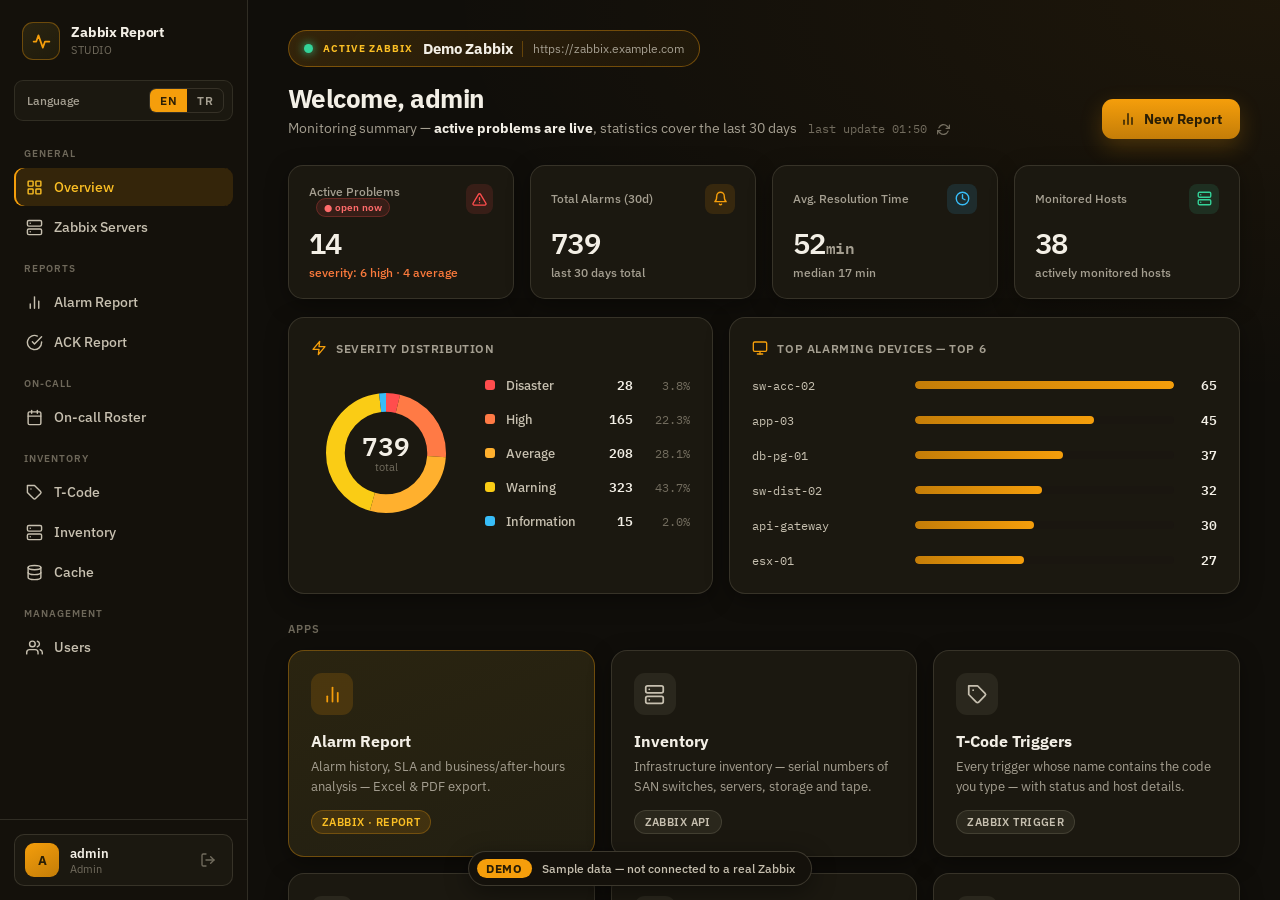
==== index.html @ 5ede52f8 "Update demo: English by default with a Turkish switch Co-Authored-By: Claude Opus 5.5 <noreply@anthr" ====
<!DOCTYPE html>
<html lang="en">
<head>
<script src="demo.js"></script>
  <meta charset="UTF-8">
  <script src="static/i18n.js"></script>
  <meta name="viewport" content="width=device-width, initial-scale=1.0">
  <title>Zabbix Report Studio</title>
  <link rel="preconnect" href="https://fonts.googleapis.com">
  <link rel="preconnect" href="https://fonts.gstatic.com" crossorigin>
  <link href="https://fonts.googleapis.com/css2?family=IBM+Plex+Sans:wght@400;500;600;700&family=IBM+Plex+Mono:wght@400;500;600&display=swap" rel="stylesheet">
  <style>
    :root{
      --bg:#100e0a; --sidebar:#14110b; --surface:#1b1810; --surface-2:#1a1810;
      --border:rgba(240,230,200,.13); --border-2:rgba(240,230,200,.2);
      --text:#f3efe6; --text-dim:#a59f91; --text-soft:#c7c0b0; --text-mute:#726c5e;
      --accent:#f59e0b; --accent-2:#d97d06; --accent-bright:#fbbf24; --danger:#fb7a3c; --ok:#34d399;
      --sev-disaster:#ff4d4d; --sev-high:#ff7a45; --sev-average:#ffb02e; --sev-warning:#facc15;
    }
    *,*::before,*::after{margin:0;padding:0;box-sizing:border-box}
    body{font-family:'IBM Plex Sans',system-ui,sans-serif;
      background:radial-gradient(120% 80% at 100% 0%,rgba(245,158,11,.06),transparent 55%),var(--bg);
      color:var(--text);-webkit-font-smoothing:antialiased}
    a{text-decoration:none;color:inherit}
    @keyframes up{from{opacity:0;transform:translateY(14px)}to{opacity:1;transform:translateY(0)}}
    @keyframes pulse{0%,100%{opacity:1}50%{opacity:.35}}
    ::-webkit-scrollbar{width:10px}
    ::-webkit-scrollbar-thumb{background:rgba(240,230,200,.16);border-radius:6px;border:2px solid var(--bg)}

    .layout{display:flex;min-height:100vh}

    /* sidebar */
    .sidebar{width:248px;flex-shrink:0;background:var(--sidebar);border-right:1px solid var(--border);
      display:flex;flex-direction:column;position:sticky;top:0;height:100vh}
    .brand{display:flex;align-items:center;gap:11px;padding:22px 22px 20px}
    .brand .mk{width:38px;height:38px;border-radius:11px;background:linear-gradient(150deg,#2a2410,#1f1b0c);
      border:1px solid rgba(245,158,11,.35);display:flex;align-items:center;justify-content:center;flex-shrink:0}
    .brand .nm{font-size:14px;font-weight:700;letter-spacing:-.01em;line-height:1.1}
    .brand .sub{font-size:10.5px;color:var(--text-mute);letter-spacing:.05em;text-transform:uppercase;margin-top:2px}
    .nav{padding:6px 14px;flex:1;overflow-y:auto}
    .nav .grp{font-size:10px;font-weight:600;color:#6e685a;letter-spacing:.1em;text-transform:uppercase;padding:14px 10px 8px}
    .nav a{display:flex;align-items:center;gap:11px;padding:10px 12px;margin-bottom:2px;border-radius:9px;
      color:var(--text-soft);font-size:13.5px;font-weight:500;transition:background .12s}
    .nav a:hover{background:rgba(240,230,200,.05)}
    .nav a.active{background:rgba(245,158,11,.14);color:var(--accent-bright);box-shadow:inset 2px 0 0 var(--accent)}
    .userbar{padding:14px;border-top:1px solid var(--border)}
    .usercard{display:flex;align-items:center;gap:11px;padding:8px 10px;border-radius:10px;background:var(--surface);border:1px solid var(--border)}
    .avatar{width:34px;height:34px;border-radius:9px;background:linear-gradient(150deg,#f59e0b,#c47d08);
      display:flex;align-items:center;justify-content:center;color:#2a1e05;font-weight:700;font-size:13px;flex-shrink:0}
    .uname{font-size:13px;font-weight:600;white-space:nowrap;overflow:hidden;text-overflow:ellipsis}
    .urole{font-size:10.5px;color:var(--text-mute)}
    .logout{background:transparent;border:none;color:var(--text-mute);cursor:pointer;padding:6px;border-radius:7px;display:flex;transition:.12s}
    .logout:hover{color:var(--danger);background:rgba(251,122,60,.12)}

    /* main */
    .main{flex:1;min-width:0;overflow-y:auto;max-height:100vh}
    .content{padding:30px 40px 48px;animation:up .4s ease}
    .tophead{display:flex;align-items:flex-end;justify-content:space-between;gap:20px;flex-wrap:wrap;margin-bottom:26px}
    .conn{display:inline-flex;align-items:center;gap:10px;margin-bottom:14px;padding:8px 15px;background:linear-gradient(135deg,rgba(245,158,11,.16),rgba(245,158,11,.05));border:1px solid rgba(245,158,11,.38);border-radius:30px}
    .conn.off{background:rgba(239,68,68,.1);border-color:rgba(239,68,68,.35)}
    .dot{width:9px;height:9px;border-radius:50%;background:var(--ok);box-shadow:0 0 10px var(--ok);animation:pulse 2s ease-in-out infinite;flex-shrink:0}
    .conn .lbl{font-size:10px;font-weight:700;letter-spacing:.1em;text-transform:uppercase;color:var(--accent-bright)}
    .conn .srv{font-size:14.5px;font-weight:700;color:#f3efe6;letter-spacing:-.01em}
    .conn .url{font-size:11.5px;color:var(--text-dim)}
    .conn .sep{width:1px;height:16px;background:rgba(245,158,11,.3)}
    .tophead h1{font-size:26px;font-weight:700;letter-spacing:-.02em}
    .tophead .lead{color:var(--text-dim);font-size:14px;margin-top:4px}
    .cta{display:flex;align-items:center;gap:8px;padding:11px 18px;background:linear-gradient(180deg,#f59e0b,#c47d08);
      color:#2a1e05;border:none;border-radius:11px;font-family:inherit;font-size:13.5px;font-weight:700;cursor:pointer;
      box-shadow:0 8px 22px rgba(245,158,11,.22);transition:filter .15s}
    .cta:hover{filter:brightness(1.08)}

    /* KPI strip */
    .kpis{display:grid;grid-template-columns:repeat(4,1fr);gap:16px;margin-bottom:18px}
    .kpi{background:var(--surface);border:1px solid var(--border);border-radius:15px;padding:18px 20px;box-shadow:0 6px 22px rgba(0,0,0,.35)}
    .kpi .kh{display:flex;align-items:center;justify-content:space-between;margin-bottom:14px}
    .kpi .kh span{font-size:12px;color:var(--text-dim);font-weight:500}
    .kpi .kh .livebadge{font-size:9.5px;font-style:normal;font-weight:600;color:#ff6b6b;background:rgba(255,77,77,.12);border:1px solid rgba(255,77,77,.25);border-radius:20px;padding:2px 7px;margin-left:7px;letter-spacing:.02em;vertical-align:middle;white-space:nowrap}
    .kpi .ki{width:30px;height:30px;border-radius:8px;display:flex;align-items:center;justify-content:center}
    .kpi .kv{font-family:'IBM Plex Mono',monospace;font-size:29px;font-weight:600;letter-spacing:-.02em;line-height:1}
    .kpi .ks{font-size:11.5px;margin-top:8px;font-weight:500;color:var(--text-dim)}

    /* charts row */
    .charts{display:grid;grid-template-columns:1fr 1.2fr;gap:16px;margin-bottom:28px}
    .card{background:var(--surface);border:1px solid var(--border);border-radius:16px;padding:22px;box-shadow:0 6px 22px rgba(0,0,0,.35)}
    .card .ct{display:flex;align-items:center;gap:9px;font-size:12px;font-weight:600;letter-spacing:.05em;text-transform:uppercase;color:var(--text-dim);margin-bottom:18px}
    .legend{display:flex;flex-direction:column;gap:12px}
    .lrow{display:flex;align-items:center;gap:11px}
    .lrow .sw{width:10px;height:10px;border-radius:3px;flex-shrink:0}
    .lrow .ln{font-size:13px;color:var(--text-soft);flex:1;font-weight:500}
    .lrow .lc{font-family:'IBM Plex Mono',monospace;font-size:13px;font-weight:600}
    .lrow .lp{font-family:'IBM Plex Mono',monospace;font-size:11.5px;color:var(--text-mute);width:46px;text-align:right}
    .hostrow{display:flex;align-items:center;gap:13px;margin-bottom:13px}
    .hostrow .hn{font-family:'IBM Plex Mono',monospace;font-size:12px;color:var(--text-soft);width:150px;flex-shrink:0;white-space:nowrap;overflow:hidden;text-overflow:ellipsis}
    .hbar{flex:1;height:8px;border-radius:5px;background:#1a1610;overflow:hidden}
    .hbar>div{height:100%;border-radius:5px;background:linear-gradient(90deg,#c47d08,#f59e0b)}
    .hostrow .hc{font-family:'IBM Plex Mono',monospace;font-size:13px;font-weight:600;width:30px;text-align:right}

    .seclabel{font-size:11px;font-weight:600;color:#6e685a;letter-spacing:.1em;text-transform:uppercase;margin-bottom:14px}
    .grid{display:grid;grid-template-columns:repeat(auto-fill,minmax(260px,1fr));gap:16px}
    .app{display:block;background:var(--surface);border:1px solid var(--border);border-radius:16px;padding:22px;transition:.15s;box-shadow:0 6px 22px rgba(0,0,0,.35)}
    .app:hover{border-color:var(--border-2);transform:translateY(-2px)}
    .app.primary{background:linear-gradient(160deg,#2a2410,#221f12);border-color:rgba(245,158,11,.35)}
    .app.primary:hover{border-color:rgba(245,158,11,.6)}
    .app .ico{width:42px;height:42px;border-radius:11px;background:rgba(240,230,200,.07);display:flex;align-items:center;justify-content:center;margin-bottom:16px}
    .app.primary .ico{background:rgba(245,158,11,.16)}
    .app .t{font-size:15.5px;font-weight:700;margin-bottom:6px}
    .app .d{font-size:12.5px;color:var(--text-dim);line-height:1.55;margin-bottom:14px}
    .tag{display:inline-block;font-size:10.5px;font-weight:600;letter-spacing:.04em;color:var(--text-soft);
      background:rgba(240,230,200,.07);border:1px solid var(--border);padding:4px 10px;border-radius:20px}
    .app.primary .tag{color:var(--accent-bright);background:rgba(245,158,11,.14);border-color:rgba(245,158,11,.28)}

    .statmeta{font-size:11.5px;color:var(--text-mute);margin-left:8px;font-family:'IBM Plex Mono',monospace}
    .statbtn{background:transparent;border:none;color:var(--text-mute);cursor:pointer;padding:3px;border-radius:6px;
      vertical-align:middle;display:inline-flex;margin-left:4px;transition:color .12s}
    .statbtn:hover{color:var(--accent-bright)}
    .statbtn.spin svg{animation:spin .8s linear infinite}
    @keyframes spin{to{transform:rotate(360deg)}}

    @media(max-width:980px){.kpis{grid-template-columns:repeat(2,1fr)}.charts{grid-template-columns:1fr}}
    @media(max-width:720px){.sidebar{display:none}.content{padding:24px 18px 40px}}
  </style>
  <link rel="icon" type="image/svg+xml" href="static/favicon.svg">
</head>
<body>
<div class="layout">

  <!-- SIDEBAR -->
  <aside class="sidebar">
    <div class="brand">
      <div class="mk"><svg width="21" height="21" viewBox="0 0 24 24" fill="none" stroke="#f59e0b" stroke-width="2" stroke-linecap="round" stroke-linejoin="round"><path d="M3 12h3l2.5-7 5 14 2.5-7H21"/></svg></div>
      <div><div class="nm">Zabbix Report</div><div class="sub">Studio</div></div>
    </div>
    <nav class="nav">
      <div class="grp">General</div>
      <a href="index.html" class="active"><svg width="17" height="17" viewBox="0 0 24 24" fill="none" stroke="currentColor" stroke-width="2" stroke-linecap="round" stroke-linejoin="round"><rect x="3" y="3" width="7" height="7" rx="1"/><rect x="14" y="3" width="7" height="7" rx="1"/><rect x="14" y="14" width="7" height="7" rx="1"/><rect x="3" y="14" width="7" height="7" rx="1"/></svg>Overview</a>
      <a href="servers.html"><svg width="17" height="17" viewBox="0 0 24 24" fill="none" stroke="currentColor" stroke-width="2" stroke-linecap="round" stroke-linejoin="round"><rect x="2" y="2" width="20" height="8" rx="2"/><rect x="2" y="14" width="20" height="8" rx="2"/><line x1="6" y1="6" x2="6.01" y2="6"/><line x1="6" y1="18" x2="6.01" y2="18"/></svg>Zabbix Servers</a>
      <div class="grp">Reports</div>
      <a href="alarm-report.html"><svg width="17" height="17" viewBox="0 0 24 24" fill="none" stroke="currentColor" stroke-width="2" stroke-linecap="round" stroke-linejoin="round"><line x1="18" y1="20" x2="18" y2="10"/><line x1="12" y1="20" x2="12" y2="4"/><line x1="6" y1="20" x2="6" y2="14"/></svg>Alarm Report</a>
      <a href="ack.html"><svg width="17" height="17" viewBox="0 0 24 24" fill="none" stroke="currentColor" stroke-width="2" stroke-linecap="round" stroke-linejoin="round"><path d="M22 11.08V12a10 10 0 1 1-5.93-9.14"/><polyline points="22 4 12 14.01 9 11.01"/></svg>ACK Report</a>
      <div class="grp">On-call</div>
      <a href="nobet.html"><svg width="17" height="17" viewBox="0 0 24 24" fill="none" stroke="currentColor" stroke-width="2" stroke-linecap="round" stroke-linejoin="round"><rect x="3" y="4" width="18" height="18" rx="2"/><line x1="16" y1="2" x2="16" y2="6"/><line x1="8" y1="2" x2="8" y2="6"/><line x1="3" y1="10" x2="21" y2="10"/></svg>On-call Roster</a>
      <div class="grp">Inventory</div>
      <a href="tkodu.html"><svg width="17" height="17" viewBox="0 0 24 24" fill="none" stroke="currentColor" stroke-width="2" stroke-linecap="round" stroke-linejoin="round"><path d="M20.59 13.41l-7.17 7.17a2 2 0 0 1-2.83 0L2 12V2h10l8.59 8.59a2 2 0 0 1 0 2.82z"/><line x1="7" y1="7" x2="7.01" y2="7"/></svg>T-Code</a>
      <a href="envanter.html"><svg width="17" height="17" viewBox="0 0 24 24" fill="none" stroke="currentColor" stroke-width="2" stroke-linecap="round" stroke-linejoin="round"><rect x="2" y="2" width="20" height="8" rx="2"/><rect x="2" y="14" width="20" height="8" rx="2"/><line x1="6" y1="6" x2="6.01" y2="6"/><line x1="6" y1="18" x2="6.01" y2="18"/></svg>Inventory</a>
      <a href="cache.html"><svg width="17" height="17" viewBox="0 0 24 24" fill="none" stroke="currentColor" stroke-width="2" stroke-linecap="round" stroke-linejoin="round"><ellipse cx="12" cy="5" rx="9" ry="3"/><path d="M21 12c0 1.66-4 3-9 3s-9-1.34-9-3"/><path d="M3 5v14c0 1.66 4 3 9 3s9-1.34 9-3V5"/></svg>Cache</a>
      
      <div class="grp">Management</div>
      <a href="users.html"><svg width="17" height="17" viewBox="0 0 24 24" fill="none" stroke="currentColor" stroke-width="2" stroke-linecap="round" stroke-linejoin="round"><path d="M17 21v-2a4 4 0 0 0-4-4H5a4 4 0 0 0-4 4v2"/><circle cx="9" cy="7" r="4"/><path d="M23 21v-2a4 4 0 0 0-3-3.87"/><path d="M16 3.13a4 4 0 0 1 0 7.75"/></svg>Users</a>
      
    </nav>
    <div class="userbar">
      <div class="usercard">
        <div class="avatar">A</div>
        <div style="flex:1;min-width:0">
          <div class="uname">admin</div>
          <div class="urole">Admin</div>
        </div>
        <a href="login.html" class="logout" title="Sign out">
          <svg width="16" height="16" viewBox="0 0 24 24" fill="none" stroke="currentColor" stroke-width="2" stroke-linecap="round" stroke-linejoin="round"><path d="M9 21H5a2 2 0 0 1-2-2V5a2 2 0 0 1 2-2h4"/><polyline points="16 17 21 12 16 7"/><line x1="21" y1="12" x2="9" y2="12"/></svg>
        </a>
      </div>
    </div>
  </aside>

  <!-- MAIN -->
  <main class="main">
    <div class="content">
      <div class="tophead">
        <div>
          
          <div class="conn"><span class="dot"></span><span class="lbl">Active Zabbix</span><span class="srv">Demo Zabbix</span><span class="sep"></span><span class="url">https://zabbix.example.com</span></div>
          
          <h1><span>Welcome,</span> admin</h1>
          <p class="lead">Monitoring summary — <b style="color:var(--text)">active problems are live</b>, statistics cover the last 30 days
            <span id="statMeta" class="statmeta"></span>
            <button id="statRefresh" class="statbtn" title="Refresh" type="button">
              <svg width="13" height="13" viewBox="0 0 24 24" fill="none" stroke="currentColor" stroke-width="2.4" stroke-linecap="round" stroke-linejoin="round"><polyline points="23 4 23 10 17 10"/><polyline points="1 20 1 14 7 14"/><path d="M3.51 9a9 9 0 0 1 14.85-3.36L23 10M1 14l4.64 4.36A9 9 0 0 0 20.49 15"/></svg>
            </button>
          </p>
        </div>
        <a href="alarm-report.html" class="cta">
          <svg width="16" height="16" viewBox="0 0 24 24" fill="none" stroke="currentColor" stroke-width="2.2" stroke-linecap="round" stroke-linejoin="round"><line x1="18" y1="20" x2="18" y2="10"/><line x1="12" y1="20" x2="12" y2="4"/><line x1="6" y1="20" x2="6" y2="14"/></svg>
          New Report
        </a>
      </div>

      <!-- KPI strip -->
      <div class="kpis">
        <div class="kpi">
          <div class="kh"><span>Active Problems <em class="livebadge">● open now</em></span><span class="ki" style="background:rgba(255,77,77,.13)"><svg width="15" height="15" viewBox="0 0 24 24" fill="none" stroke="#ff4d4d" stroke-width="2.2" stroke-linecap="round" stroke-linejoin="round"><path d="M10.29 3.86L1.82 18a2 2 0 0 0 1.71 3h16.94a2 2 0 0 0 1.71-3L13.71 3.86a2 2 0 0 0-3.42 0z"/><line x1="12" y1="9" x2="12" y2="13"/><line x1="12" y1="17" x2="12.01" y2="17"/></svg></span></div>
          <div class="kv" id="kpiActive">—</div>
          <div class="ks" id="kpiActiveSub" style="color:#fb7a3c">loading…</div>
        </div>
        <div class="kpi">
          <div class="kh"><span>Total Alarms (30d)</span><span class="ki" style="background:rgba(245,158,11,.13)"><svg width="15" height="15" viewBox="0 0 24 24" fill="none" stroke="#f59e0b" stroke-width="2.2" stroke-linecap="round" stroke-linejoin="round"><path d="M18 8A6 6 0 0 0 6 8c0 7-3 9-3 9h18s-3-2-3-9"/><path d="M13.73 21a2 2 0 0 1-3.46 0"/></svg></span></div>
          <div class="kv" id="kpiTotal">—</div>
          <div class="ks" id="kpiTotalSub">last 30 days total</div>
        </div>
        <div class="kpi">
          <div class="kh"><span>Avg. Resolution Time</span><span class="ki" style="background:rgba(56,189,248,.13)"><svg width="15" height="15" viewBox="0 0 24 24" fill="none" stroke="#38bdf8" stroke-width="2.2" stroke-linecap="round" stroke-linejoin="round"><circle cx="12" cy="12" r="10"/><polyline points="12 6 12 12 16 14"/></svg></span></div>
          <div class="kv"><span id="kpiResolve">—</span><span style="font-size:16px;color:var(--text-dim)">min</span></div>
          <div class="ks" id="kpiResolveSub">median —</div>
        </div>
        <div class="kpi">
          <div class="kh"><span>Monitored Hosts</span><span class="ki" style="background:rgba(52,211,153,.13)"><svg width="15" height="15" viewBox="0 0 24 24" fill="none" stroke="#34d399" stroke-width="2.2" stroke-linecap="round" stroke-linejoin="round"><rect x="2" y="2" width="20" height="8" rx="2"/><rect x="2" y="14" width="20" height="8" rx="2"/><line x1="6" y1="6" x2="6.01" y2="6"/><line x1="6" y1="18" x2="6.01" y2="18"/></svg></span></div>
          <div class="kv" id="kpiHosts">—</div>
          <div class="ks" id="kpiHostsSub">actively monitored hosts</div>
        </div>
      </div>

      <!-- charts -->
      <div class="charts">
        <div class="card">
          <div class="ct"><svg width="16" height="16" viewBox="0 0 24 24" fill="none" stroke="#f59e0b" stroke-width="2" stroke-linecap="round" stroke-linejoin="round"><polygon points="13 2 3 14 12 14 11 22 21 10 12 10 13 2"/></svg>Severity Distribution</div>
          <div style="display:flex;align-items:center;gap:24px">
            <div style="position:relative;width:150px;height:150px;flex-shrink:0">
              <svg id="sevDonut" width="150" height="150" viewBox="0 0 160 160" style="transform:rotate(-90deg)">
                <circle cx="80" cy="80" r="54" fill="none" stroke="#1a1610" stroke-width="20"/>
              </svg>
              <div style="position:absolute;inset:0;display:flex;flex-direction:column;align-items:center;justify-content:center">
                <div id="sevTotal" style="font-family:'IBM Plex Mono',monospace;font-size:26px;font-weight:600;line-height:1">—</div>
                <div style="font-size:11px;color:var(--text-mute);margin-top:2px">total</div>
              </div>
            </div>
            <div class="legend" id="sevLegend" style="flex:1">
              <div class="lrow"><span class="ln" style="color:var(--text-mute)">loading…</span></div>
            </div>
          </div>
        </div>

        <div class="card">
          <div class="ct"><svg width="16" height="16" viewBox="0 0 24 24" fill="none" stroke="#f59e0b" stroke-width="2" stroke-linecap="round" stroke-linejoin="round"><rect x="2" y="3" width="20" height="14" rx="2"/><line x1="8" y1="21" x2="16" y2="21"/><line x1="12" y1="17" x2="12" y2="21"/></svg>Top Alarming Devices — TOP 6</div>
          <div id="topHosts">
            <div class="hostrow"><span class="hn" style="color:var(--text-mute)">loading…</span></div>
          </div>
        </div>
      </div>

      <div class="seclabel">Apps</div>
      <div class="grid">

        <a href="alarm-report.html" class="app primary">
          <div class="ico"><svg width="21" height="21" viewBox="0 0 24 24" fill="none" stroke="#f59e0b" stroke-width="2" stroke-linecap="round" stroke-linejoin="round"><line x1="18" y1="20" x2="18" y2="10"/><line x1="12" y1="20" x2="12" y2="4"/><line x1="6" y1="20" x2="6" y2="14"/></svg></div>
          <div class="t">Alarm Report</div>
          <p class="d">Alarm history, SLA and business/after-hours analysis — Excel & PDF export.</p>
          <span class="tag">ZABBIX · REPORT</span>
        </a>

        <a href="envanter.html" class="app">
          <div class="ico"><svg width="21" height="21" viewBox="0 0 24 24" fill="none" stroke="#c7c0b0" stroke-width="2" stroke-linecap="round" stroke-linejoin="round"><rect x="2" y="2" width="20" height="8" rx="2"/><rect x="2" y="14" width="20" height="8" rx="2"/><line x1="6" y1="6" x2="6.01" y2="6"/><line x1="6" y1="18" x2="6.01" y2="18"/></svg></div>
          <div class="t">Inventory</div>
          <p class="d">Infrastructure inventory — serial numbers of SAN switches, servers, storage and tape.</p>
          <span class="tag">ZABBIX API</span>
        </a>

        <a href="tkodu.html" class="app">
          <div class="ico"><svg width="21" height="21" viewBox="0 0 24 24" fill="none" stroke="#c7c0b0" stroke-width="2" stroke-linecap="round" stroke-linejoin="round"><path d="M20.59 13.41l-7.17 7.17a2 2 0 0 1-2.83 0L2 12V2h10l8.59 8.59a2 2 0 0 1 0 2.82z"/><line x1="7" y1="7" x2="7.01" y2="7"/></svg></div>
          <div class="t">T-Code Triggers</div>
          <p class="d">Every trigger whose name contains the code you type — with status and host details.</p>
          <span class="tag">ZABBIX TRIGGER</span>
        </a>

        <a href="cache.html" class="app">
          <div class="ico"><svg width="21" height="21" viewBox="0 0 24 24" fill="none" stroke="#c7c0b0" stroke-width="2" stroke-linecap="round" stroke-linejoin="round"><ellipse cx="12" cy="5" rx="9" ry="3"/><path d="M21 12c0 1.66-4 3-9 3s-9-1.34-9-3"/><path d="M3 5v14c0 1.66 4 3 9 3s9-1.34 9-3V5"/></svg></div>
          <div class="t">Cache Viewer</div>
          <p class="d">Browse cached alarm data by date range and host name.</p>
          <span class="tag">SQLITE · CACHE</span>
        </a>

        <a href="ack.html" class="app">
          <div class="ico"><svg width="21" height="21" viewBox="0 0 24 24" fill="none" stroke="#c7c0b0" stroke-width="2" stroke-linecap="round" stroke-linejoin="round"><path d="M22 11.08V12a10 10 0 1 1-5.93-9.14"/><polyline points="22 4 12 14.01 9 11.01"/></svg></div>
          <div class="t">ACK Report</div>
          <p class="d">Alarm acknowledgements — who, when, and how many minutes later. Unacknowledged alarms.</p>
          <span class="tag">ZABBIX ACK</span>
        </a>

        
        <a href="users.html" class="app">
          <div class="ico"><svg width="21" height="21" viewBox="0 0 24 24" fill="none" stroke="#c7c0b0" stroke-width="2" stroke-linecap="round" stroke-linejoin="round"><path d="M17 21v-2a4 4 0 0 0-4-4H5a4 4 0 0 0-4 4v2"/><circle cx="9" cy="7" r="4"/><path d="M23 21v-2a4 4 0 0 0-3-3.87"/></svg></div>
          <div class="t">Users</div>
          <p class="d">Manage portal users, their roles and access rights.</p>
          <span class="tag">MANAGEMENT</span>
        </a>
        

      </div>
    </div>
  </main>
</div>

<script>
(function(){
  const HAS_SERVER = true;
  const SERVER_ID  = 1;
  const STORE_KEY  = 'dashStats:' + SERVER_ID;   // last fetched data is cached in the browser
  const POLL_MS = 300000;       // refresh every 5 min (not live, but keeps data fresh)
  const C = 2 * Math.PI * 54;   // donut cevre uzunlugu (r=54)

  const SEV = {
    '5': {name:'Disaster',       color:'#ff4d4d'},
    '4': {name:'High',           color:'#ff7a45'},
    '3': {name:'Average',        color:'#ffb02e'},
    '2': {name:'Warning',        color:'#facc15'},
    '1': {name:'Information',    color:'#38bdf8'},
    '0': {name:'Not classified', color:'#8a8a8a'}
  };
  const SEV_ORDER = ['5','4','3','2','1','0'];

  const $ = id => document.getElementById(id);
  const SVGNS = 'http://www.w3.org/2000/svg';

  function fmtNum(n){ return (n||0).toLocaleString(I18N.locale); }
  function fmtPct(x){ return I18N.lang === 'tr' ? '%' + x.toFixed(1).replace('.', ',') : x.toFixed(1) + '%'; }

  function fmtDur(sec){
    sec = Math.max(0, Math.round(sec||0));
    if (sec < 60) return t('{0} sec', sec);
    const m = Math.round(sec/60);
    if (m < 60) return t('{0} min', m);
    const h = Math.floor(m/60), rm = m % 60;
    return rm ? t('{0} h {1} min', h, rm) : t('{0} h', h);
  }

  function renderSeverity(dist, total){
    // donut
    const svg = $('sevDonut');
    // remove old slices outside the background ring
    while (svg.childNodes.length > 1) svg.removeChild(svg.lastChild);
    let offset = 0;
    SEV_ORDER.forEach(k => {
      const cnt = dist[k] || 0;
      if (!cnt || !total) return;
      const frac = cnt / total;
      const seg = frac * C;
      const c = document.createElementNS(SVGNS, 'circle');
      c.setAttribute('cx','80'); c.setAttribute('cy','80'); c.setAttribute('r','54');
      c.setAttribute('fill','none'); c.setAttribute('stroke', SEV[k].color);
      c.setAttribute('stroke-width','20');
      c.setAttribute('stroke-dasharray', seg.toFixed(2) + ' ' + (C-seg).toFixed(2));
      c.setAttribute('stroke-dashoffset', (-offset).toFixed(2));
      svg.appendChild(c);
      offset += seg;
    });
    $('sevTotal').textContent = fmtNum(total);

    // legend
    const leg = $('sevLegend');
    const rows = SEV_ORDER.filter(k => (dist[k]||0) > 0);
    if (!rows.length){
      leg.innerHTML = '<div class="lrow"><span class="ln" style="color:var(--text-mute)">no data</span></div>';
      return;
    }
    leg.innerHTML = rows.map(k => {
      const cnt = dist[k] || 0;
      const pct = total ? (cnt/total*100) : 0;
      return '<div class="lrow"><span class="sw" style="background:'+SEV[k].color+'"></span>'
        + '<span class="ln">'+SEV[k].name+'</span>'
        + '<span class="lc">'+fmtNum(cnt)+'</span>'
        + '<span class="lp">'+fmtPct(pct)+'</span></div>';
    }).join('');
  }

  function esc(s){ return String(s).replace(/[&<>"]/g, c => ({'&':'&amp;','<':'&lt;','>':'&gt;','"':'&quot;'}[c])); }

  function renderTopHosts(hosts){
    const box = $('topHosts');
    if (!hosts || !hosts.length){
      box.innerHTML = '<div class="hostrow"><span class="hn" style="color:var(--text-mute)">no alarming devices</span></div>';
      return;
    }
    const max = hosts[0].count || 1;
    box.innerHTML = hosts.map((h,i) => {
      const w = Math.max(6, Math.round((h.count/max)*100));
      const mb = (i === hosts.length-1) ? ' style="margin-bottom:0"' : '';
      return '<div class="hostrow"'+mb+'><span class="hn" title="'+esc(h.name)+'">'+esc(h.name)+'</span>'
        + '<div class="hbar"><div style="width:'+w+'%"></div></div>'
        + '<span class="hc">'+fmtNum(h.count)+'</span></div>';
    }).join('');
  }

  function sevSummary(bySev){
    const parts = [];
    if ((bySev['5']||0) > 0) parts.push(bySev['5']+' disaster');
    if ((bySev['4']||0) > 0) parts.push(bySev['4']+' high');
    if ((bySev['3']||0) > 0) parts.push(bySev['3']+' average');
    return parts.length ? t('severity: {0}', parts.join(' · ')) : 'no severity breakdown';
  }

  function render(d){
    $('kpiActive').textContent = fmtNum(d.activeProblems);
    $('kpiActiveSub').textContent = sevSummary(d.activeBySeverity || {});
    $('kpiTotal').textContent  = fmtNum(d.total30);
    $('kpiResolve').textContent = String(Math.max(0, Math.round((d.avgResolveSec||0)/60)));
    $('kpiResolveSub').textContent = (d.resolvedSampleCount ? t('median {0}', fmtDur(d.medianResolveSec)) : 'no resolved alarms');
    $('kpiHosts').textContent  = fmtNum(d.monitoredHosts);
    renderSeverity(d.severityDist || {}, d.total30 || 0);
    renderTopHosts(d.topHosts || []);
  }

  function showEmpty(msg){
    ['kpiActive','kpiTotal','kpiResolve','kpiHosts'].forEach(id => $(id).textContent = '—');
    $('kpiActiveSub').textContent = msg;
    $('kpiResolveSub').textContent = '';
    $('sevTotal').textContent = '—';
    $('sevLegend').innerHTML = '<div class="lrow"><span class="ln" style="color:var(--text-mute)">'+esc(msg)+'</span></div>';
    $('topHosts').innerHTML = '<div class="hostrow"><span class="hn" style="color:var(--text-mute)">'+esc(msg)+'</span></div>';
    const svg = $('sevDonut'); while (svg.childNodes.length > 1) svg.removeChild(svg.lastChild);
  }

  function setMeta(txt){ $('statMeta').textContent = txt; }

  function saveStore(data){
    try { localStorage.setItem(STORE_KEY, JSON.stringify({ts: Date.now(), data: data})); } catch(e){}
  }
  function loadStore(){
    try {
      const raw = localStorage.getItem(STORE_KEY);
      if (!raw) return null;
      return JSON.parse(raw);
    } catch(e){ return null; }
  }

  let busy = false;
  async function load(force){
    if (busy) return;
    if (!HAS_SERVER){ showEmpty('no server selected'); setMeta(''); return; }
    busy = true;
    const btn = $('statRefresh'); if (btn) btn.classList.add('spin');
    try {
      const res = await fetch('/api/dashboard/stats' + (force ? '?force=1' : ''), {headers:{'Accept':'application/json'}});
      const j = await res.json();
      if (!j.success){
        if (j.needServer) showEmpty('no server selected');
        else setMeta(t('error: {0}', I18N.msg(j.error || 'unknown')));
        return;
      }
      render(j.data);
      saveStore(j.data);
      const at = new Date().toLocaleTimeString(I18N.locale, {hour:'2-digit', minute:'2-digit'});
      let m = t('last update {0}', at);
      if (j.fromCache) m += t(' · cached');
      if (j.stale) m += t(' · (stale — Zabbix unreachable)');
      setMeta(m);
    } catch(e){
      setMeta('connection error');
    } finally {
      busy = false;
      if (btn) btn.classList.remove('spin');
    }
  }

  const rb = $('statRefresh');
  if (rb) rb.addEventListener('click', () => load(true));

  // Don't leave it empty on load: show the last fetched data immediately,
  // then fetch fresh data in the background and update.
  if (HAS_SERVER){
    const cached = loadStore();
    if (cached && cached.data){
      render(cached.data);
      const at = new Date(cached.ts).toLocaleTimeString(I18N.locale, {hour:'2-digit', minute:'2-digit'});
      setMeta(t('previous data ({0}) · refreshing…', at));
    }
  }

  // initial load + periodic refresh
  load(false);
  setInterval(() => { if (!document.hidden) load(false); }, POLL_MS);
  // refresh when returning to the tab
  document.addEventListener('visibilitychange', () => { if (!document.hidden) load(false); });
})();
</script>
</body>
</html>
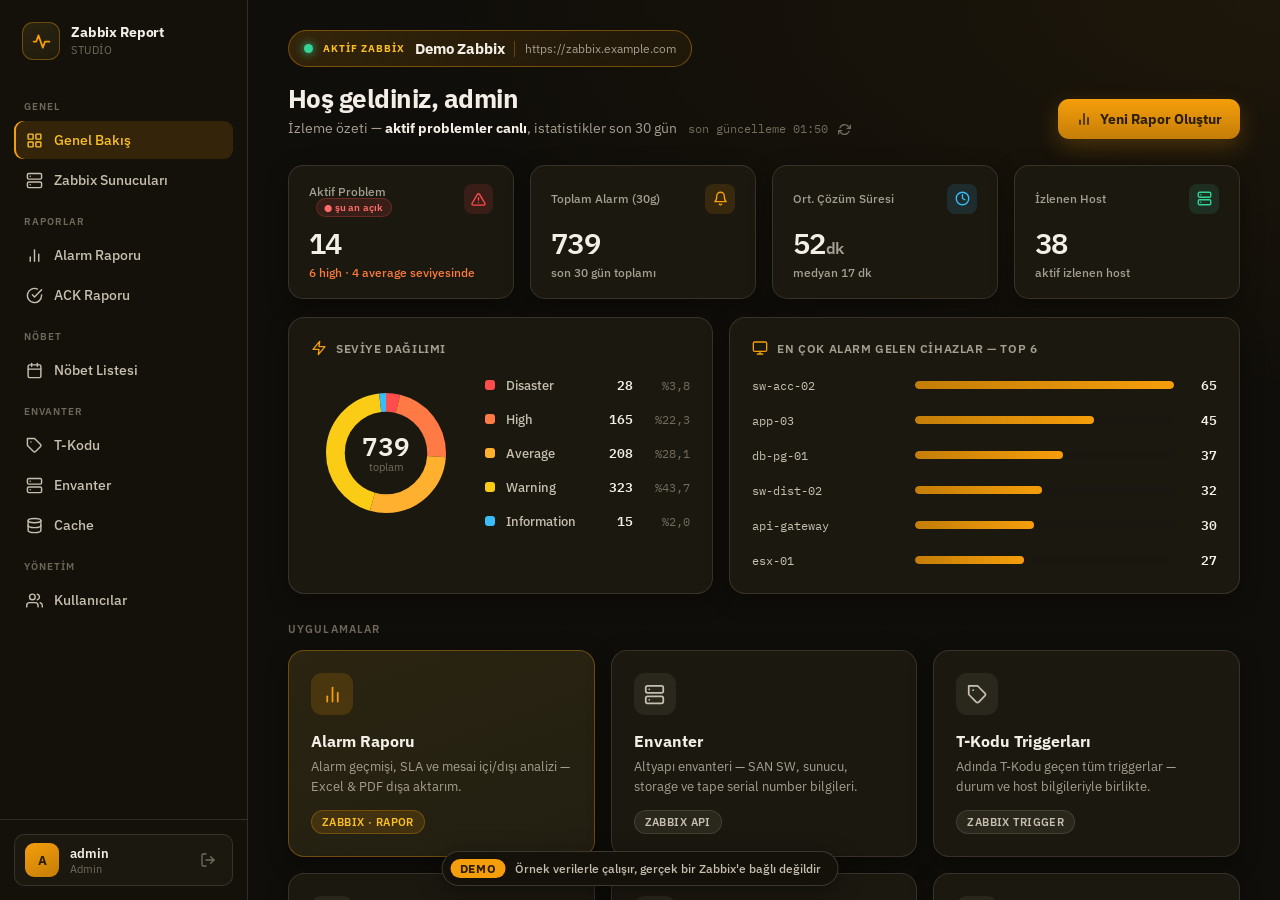
==== commit 77e180d2: "Zabbix Report Studio static demo Co-Authored-By: Claude Opus 5.5 <noreply@anthropic.com>" ====
--- a/index.html
+++ b/index.html
@@ -1,9 +1,8 @@
 <!DOCTYPE html>
-<html lang="en">
+<html lang="tr">
 <head>
 <script src="demo.js"></script>
   <meta charset="UTF-8">
-  <script src="static/i18n.js"></script>
   <meta name="viewport" content="width=device-width, initial-scale=1.0">
   <title>Zabbix Report Studio</title>
   <link rel="preconnect" href="https://fonts.googleapis.com">
@@ -132,21 +131,21 @@
       <div><div class="nm">Zabbix Report</div><div class="sub">Studio</div></div>
     </div>
     <nav class="nav">
-      <div class="grp">General</div>
-      <a href="index.html" class="active"><svg width="17" height="17" viewBox="0 0 24 24" fill="none" stroke="currentColor" stroke-width="2" stroke-linecap="round" stroke-linejoin="round"><rect x="3" y="3" width="7" height="7" rx="1"/><rect x="14" y="3" width="7" height="7" rx="1"/><rect x="14" y="14" width="7" height="7" rx="1"/><rect x="3" y="14" width="7" height="7" rx="1"/></svg>Overview</a>
-      <a href="servers.html"><svg width="17" height="17" viewBox="0 0 24 24" fill="none" stroke="currentColor" stroke-width="2" stroke-linecap="round" stroke-linejoin="round"><rect x="2" y="2" width="20" height="8" rx="2"/><rect x="2" y="14" width="20" height="8" rx="2"/><line x1="6" y1="6" x2="6.01" y2="6"/><line x1="6" y1="18" x2="6.01" y2="18"/></svg>Zabbix Servers</a>
-      <div class="grp">Reports</div>
-      <a href="alarm-report.html"><svg width="17" height="17" viewBox="0 0 24 24" fill="none" stroke="currentColor" stroke-width="2" stroke-linecap="round" stroke-linejoin="round"><line x1="18" y1="20" x2="18" y2="10"/><line x1="12" y1="20" x2="12" y2="4"/><line x1="6" y1="20" x2="6" y2="14"/></svg>Alarm Report</a>
-      <a href="ack.html"><svg width="17" height="17" viewBox="0 0 24 24" fill="none" stroke="currentColor" stroke-width="2" stroke-linecap="round" stroke-linejoin="round"><path d="M22 11.08V12a10 10 0 1 1-5.93-9.14"/><polyline points="22 4 12 14.01 9 11.01"/></svg>ACK Report</a>
-      <div class="grp">On-call</div>
-      <a href="nobet.html"><svg width="17" height="17" viewBox="0 0 24 24" fill="none" stroke="currentColor" stroke-width="2" stroke-linecap="round" stroke-linejoin="round"><rect x="3" y="4" width="18" height="18" rx="2"/><line x1="16" y1="2" x2="16" y2="6"/><line x1="8" y1="2" x2="8" y2="6"/><line x1="3" y1="10" x2="21" y2="10"/></svg>On-call Roster</a>
-      <div class="grp">Inventory</div>
-      <a href="tkodu.html"><svg width="17" height="17" viewBox="0 0 24 24" fill="none" stroke="currentColor" stroke-width="2" stroke-linecap="round" stroke-linejoin="round"><path d="M20.59 13.41l-7.17 7.17a2 2 0 0 1-2.83 0L2 12V2h10l8.59 8.59a2 2 0 0 1 0 2.82z"/><line x1="7" y1="7" x2="7.01" y2="7"/></svg>T-Code</a>
-      <a href="envanter.html"><svg width="17" height="17" viewBox="0 0 24 24" fill="none" stroke="currentColor" stroke-width="2" stroke-linecap="round" stroke-linejoin="round"><rect x="2" y="2" width="20" height="8" rx="2"/><rect x="2" y="14" width="20" height="8" rx="2"/><line x1="6" y1="6" x2="6.01" y2="6"/><line x1="6" y1="18" x2="6.01" y2="18"/></svg>Inventory</a>
+      <div class="grp">Genel</div>
+      <a href="index.html" class="active"><svg width="17" height="17" viewBox="0 0 24 24" fill="none" stroke="currentColor" stroke-width="2" stroke-linecap="round" stroke-linejoin="round"><rect x="3" y="3" width="7" height="7" rx="1"/><rect x="14" y="3" width="7" height="7" rx="1"/><rect x="14" y="14" width="7" height="7" rx="1"/><rect x="3" y="14" width="7" height="7" rx="1"/></svg>Genel Bakış</a>
+      <a href="servers.html"><svg width="17" height="17" viewBox="0 0 24 24" fill="none" stroke="currentColor" stroke-width="2" stroke-linecap="round" stroke-linejoin="round"><rect x="2" y="2" width="20" height="8" rx="2"/><rect x="2" y="14" width="20" height="8" rx="2"/><line x1="6" y1="6" x2="6.01" y2="6"/><line x1="6" y1="18" x2="6.01" y2="18"/></svg>Zabbix Sunucuları</a>
+      <div class="grp">Raporlar</div>
+      <a href="alarm-report.html"><svg width="17" height="17" viewBox="0 0 24 24" fill="none" stroke="currentColor" stroke-width="2" stroke-linecap="round" stroke-linejoin="round"><line x1="18" y1="20" x2="18" y2="10"/><line x1="12" y1="20" x2="12" y2="4"/><line x1="6" y1="20" x2="6" y2="14"/></svg>Alarm Raporu</a>
+      <a href="ack.html"><svg width="17" height="17" viewBox="0 0 24 24" fill="none" stroke="currentColor" stroke-width="2" stroke-linecap="round" stroke-linejoin="round"><path d="M22 11.08V12a10 10 0 1 1-5.93-9.14"/><polyline points="22 4 12 14.01 9 11.01"/></svg>ACK Raporu</a>
+      <div class="grp">Nöbet</div>
+      <a href="nobet.html"><svg width="17" height="17" viewBox="0 0 24 24" fill="none" stroke="currentColor" stroke-width="2" stroke-linecap="round" stroke-linejoin="round"><rect x="3" y="4" width="18" height="18" rx="2"/><line x1="16" y1="2" x2="16" y2="6"/><line x1="8" y1="2" x2="8" y2="6"/><line x1="3" y1="10" x2="21" y2="10"/></svg>Nöbet Listesi</a>
+      <div class="grp">Envanter</div>
+      <a href="tkodu.html"><svg width="17" height="17" viewBox="0 0 24 24" fill="none" stroke="currentColor" stroke-width="2" stroke-linecap="round" stroke-linejoin="round"><path d="M20.59 13.41l-7.17 7.17a2 2 0 0 1-2.83 0L2 12V2h10l8.59 8.59a2 2 0 0 1 0 2.82z"/><line x1="7" y1="7" x2="7.01" y2="7"/></svg>T-Kodu</a>
+      <a href="envanter.html"><svg width="17" height="17" viewBox="0 0 24 24" fill="none" stroke="currentColor" stroke-width="2" stroke-linecap="round" stroke-linejoin="round"><rect x="2" y="2" width="20" height="8" rx="2"/><rect x="2" y="14" width="20" height="8" rx="2"/><line x1="6" y1="6" x2="6.01" y2="6"/><line x1="6" y1="18" x2="6.01" y2="18"/></svg>Envanter</a>
       <a href="cache.html"><svg width="17" height="17" viewBox="0 0 24 24" fill="none" stroke="currentColor" stroke-width="2" stroke-linecap="round" stroke-linejoin="round"><ellipse cx="12" cy="5" rx="9" ry="3"/><path d="M21 12c0 1.66-4 3-9 3s-9-1.34-9-3"/><path d="M3 5v14c0 1.66 4 3 9 3s9-1.34 9-3V5"/></svg>Cache</a>
       
-      <div class="grp">Management</div>
-      <a href="users.html"><svg width="17" height="17" viewBox="0 0 24 24" fill="none" stroke="currentColor" stroke-width="2" stroke-linecap="round" stroke-linejoin="round"><path d="M17 21v-2a4 4 0 0 0-4-4H5a4 4 0 0 0-4 4v2"/><circle cx="9" cy="7" r="4"/><path d="M23 21v-2a4 4 0 0 0-3-3.87"/><path d="M16 3.13a4 4 0 0 1 0 7.75"/></svg>Users</a>
+      <div class="grp">Yönetim</div>
+      <a href="users.html"><svg width="17" height="17" viewBox="0 0 24 24" fill="none" stroke="currentColor" stroke-width="2" stroke-linecap="round" stroke-linejoin="round"><path d="M17 21v-2a4 4 0 0 0-4-4H5a4 4 0 0 0-4 4v2"/><circle cx="9" cy="7" r="4"/><path d="M23 21v-2a4 4 0 0 0-3-3.87"/><path d="M16 3.13a4 4 0 0 1 0 7.75"/></svg>Kullanıcılar</a>
       
     </nav>
     <div class="userbar">
@@ -156,7 +155,7 @@
           <div class="uname">admin</div>
           <div class="urole">Admin</div>
         </div>
-        <a href="login.html" class="logout" title="Sign out">
+        <a href="login.html" class="logout" title="Çıkış">
           <svg width="16" height="16" viewBox="0 0 24 24" fill="none" stroke="currentColor" stroke-width="2" stroke-linecap="round" stroke-linejoin="round"><path d="M9 21H5a2 2 0 0 1-2-2V5a2 2 0 0 1 2-2h4"/><polyline points="16 17 21 12 16 7"/><line x1="21" y1="12" x2="9" y2="12"/></svg>
         </a>
       </div>
@@ -169,50 +168,50 @@
       <div class="tophead">
         <div>
           
-          <div class="conn"><span class="dot"></span><span class="lbl">Active Zabbix</span><span class="srv">Demo Zabbix</span><span class="sep"></span><span class="url">https://zabbix.example.com</span></div>
+          <div class="conn"><span class="dot"></span><span class="lbl">Aktif Zabbix</span><span class="srv">Demo Zabbix</span><span class="sep"></span><span class="url">https://zabbix.example.com</span></div>
           
-          <h1><span>Welcome,</span> admin</h1>
-          <p class="lead">Monitoring summary — <b style="color:var(--text)">active problems are live</b>, statistics cover the last 30 days
+          <h1>Hoş geldiniz, admin</h1>
+          <p class="lead">İzleme özeti — <b style="color:var(--text)">aktif problemler canlı</b>, istatistikler son 30 gün
             <span id="statMeta" class="statmeta"></span>
-            <button id="statRefresh" class="statbtn" title="Refresh" type="button">
+            <button id="statRefresh" class="statbtn" title="Yenile" type="button">
               <svg width="13" height="13" viewBox="0 0 24 24" fill="none" stroke="currentColor" stroke-width="2.4" stroke-linecap="round" stroke-linejoin="round"><polyline points="23 4 23 10 17 10"/><polyline points="1 20 1 14 7 14"/><path d="M3.51 9a9 9 0 0 1 14.85-3.36L23 10M1 14l4.64 4.36A9 9 0 0 0 20.49 15"/></svg>
             </button>
           </p>
         </div>
         <a href="alarm-report.html" class="cta">
           <svg width="16" height="16" viewBox="0 0 24 24" fill="none" stroke="currentColor" stroke-width="2.2" stroke-linecap="round" stroke-linejoin="round"><line x1="18" y1="20" x2="18" y2="10"/><line x1="12" y1="20" x2="12" y2="4"/><line x1="6" y1="20" x2="6" y2="14"/></svg>
-          New Report
+          Yeni Rapor Oluştur
         </a>
       </div>
 
       <!-- KPI strip -->
       <div class="kpis">
         <div class="kpi">
-          <div class="kh"><span>Active Problems <em class="livebadge">● open now</em></span><span class="ki" style="background:rgba(255,77,77,.13)"><svg width="15" height="15" viewBox="0 0 24 24" fill="none" stroke="#ff4d4d" stroke-width="2.2" stroke-linecap="round" stroke-linejoin="round"><path d="M10.29 3.86L1.82 18a2 2 0 0 0 1.71 3h16.94a2 2 0 0 0 1.71-3L13.71 3.86a2 2 0 0 0-3.42 0z"/><line x1="12" y1="9" x2="12" y2="13"/><line x1="12" y1="17" x2="12.01" y2="17"/></svg></span></div>
+          <div class="kh"><span>Aktif Problem <em class="livebadge">● şu an açık</em></span><span class="ki" style="background:rgba(255,77,77,.13)"><svg width="15" height="15" viewBox="0 0 24 24" fill="none" stroke="#ff4d4d" stroke-width="2.2" stroke-linecap="round" stroke-linejoin="round"><path d="M10.29 3.86L1.82 18a2 2 0 0 0 1.71 3h16.94a2 2 0 0 0 1.71-3L13.71 3.86a2 2 0 0 0-3.42 0z"/><line x1="12" y1="9" x2="12" y2="13"/><line x1="12" y1="17" x2="12.01" y2="17"/></svg></span></div>
           <div class="kv" id="kpiActive">—</div>
-          <div class="ks" id="kpiActiveSub" style="color:#fb7a3c">loading…</div>
+          <div class="ks" id="kpiActiveSub" style="color:#fb7a3c">yükleniyor…</div>
         </div>
         <div class="kpi">
-          <div class="kh"><span>Total Alarms (30d)</span><span class="ki" style="background:rgba(245,158,11,.13)"><svg width="15" height="15" viewBox="0 0 24 24" fill="none" stroke="#f59e0b" stroke-width="2.2" stroke-linecap="round" stroke-linejoin="round"><path d="M18 8A6 6 0 0 0 6 8c0 7-3 9-3 9h18s-3-2-3-9"/><path d="M13.73 21a2 2 0 0 1-3.46 0"/></svg></span></div>
+          <div class="kh"><span>Toplam Alarm (30g)</span><span class="ki" style="background:rgba(245,158,11,.13)"><svg width="15" height="15" viewBox="0 0 24 24" fill="none" stroke="#f59e0b" stroke-width="2.2" stroke-linecap="round" stroke-linejoin="round"><path d="M18 8A6 6 0 0 0 6 8c0 7-3 9-3 9h18s-3-2-3-9"/><path d="M13.73 21a2 2 0 0 1-3.46 0"/></svg></span></div>
           <div class="kv" id="kpiTotal">—</div>
-          <div class="ks" id="kpiTotalSub">last 30 days total</div>
+          <div class="ks" id="kpiTotalSub">son 30 gün toplamı</div>
         </div>
         <div class="kpi">
-          <div class="kh"><span>Avg. Resolution Time</span><span class="ki" style="background:rgba(56,189,248,.13)"><svg width="15" height="15" viewBox="0 0 24 24" fill="none" stroke="#38bdf8" stroke-width="2.2" stroke-linecap="round" stroke-linejoin="round"><circle cx="12" cy="12" r="10"/><polyline points="12 6 12 12 16 14"/></svg></span></div>
-          <div class="kv"><span id="kpiResolve">—</span><span style="font-size:16px;color:var(--text-dim)">min</span></div>
-          <div class="ks" id="kpiResolveSub">median —</div>
+          <div class="kh"><span>Ort. Çözüm Süresi</span><span class="ki" style="background:rgba(56,189,248,.13)"><svg width="15" height="15" viewBox="0 0 24 24" fill="none" stroke="#38bdf8" stroke-width="2.2" stroke-linecap="round" stroke-linejoin="round"><circle cx="12" cy="12" r="10"/><polyline points="12 6 12 12 16 14"/></svg></span></div>
+          <div class="kv"><span id="kpiResolve">—</span><span style="font-size:16px;color:var(--text-dim)">dk</span></div>
+          <div class="ks" id="kpiResolveSub">medyan —</div>
         </div>
         <div class="kpi">
-          <div class="kh"><span>Monitored Hosts</span><span class="ki" style="background:rgba(52,211,153,.13)"><svg width="15" height="15" viewBox="0 0 24 24" fill="none" stroke="#34d399" stroke-width="2.2" stroke-linecap="round" stroke-linejoin="round"><rect x="2" y="2" width="20" height="8" rx="2"/><rect x="2" y="14" width="20" height="8" rx="2"/><line x1="6" y1="6" x2="6.01" y2="6"/><line x1="6" y1="18" x2="6.01" y2="18"/></svg></span></div>
+          <div class="kh"><span>İzlenen Host</span><span class="ki" style="background:rgba(52,211,153,.13)"><svg width="15" height="15" viewBox="0 0 24 24" fill="none" stroke="#34d399" stroke-width="2.2" stroke-linecap="round" stroke-linejoin="round"><rect x="2" y="2" width="20" height="8" rx="2"/><rect x="2" y="14" width="20" height="8" rx="2"/><line x1="6" y1="6" x2="6.01" y2="6"/><line x1="6" y1="18" x2="6.01" y2="18"/></svg></span></div>
           <div class="kv" id="kpiHosts">—</div>
-          <div class="ks" id="kpiHostsSub">actively monitored hosts</div>
+          <div class="ks" id="kpiHostsSub">aktif izlenen host</div>
         </div>
       </div>
 
       <!-- charts -->
       <div class="charts">
         <div class="card">
-          <div class="ct"><svg width="16" height="16" viewBox="0 0 24 24" fill="none" stroke="#f59e0b" stroke-width="2" stroke-linecap="round" stroke-linejoin="round"><polygon points="13 2 3 14 12 14 11 22 21 10 12 10 13 2"/></svg>Severity Distribution</div>
+          <div class="ct"><svg width="16" height="16" viewBox="0 0 24 24" fill="none" stroke="#f59e0b" stroke-width="2" stroke-linecap="round" stroke-linejoin="round"><polygon points="13 2 3 14 12 14 11 22 21 10 12 10 13 2"/></svg>Seviye Dağılımı</div>
           <div style="display:flex;align-items:center;gap:24px">
             <div style="position:relative;width:150px;height:150px;flex-shrink:0">
               <svg id="sevDonut" width="150" height="150" viewBox="0 0 160 160" style="transform:rotate(-90deg)">
@@ -220,67 +219,67 @@
               </svg>
               <div style="position:absolute;inset:0;display:flex;flex-direction:column;align-items:center;justify-content:center">
                 <div id="sevTotal" style="font-family:'IBM Plex Mono',monospace;font-size:26px;font-weight:600;line-height:1">—</div>
-                <div style="font-size:11px;color:var(--text-mute);margin-top:2px">total</div>
+                <div style="font-size:11px;color:var(--text-mute);margin-top:2px">toplam</div>
               </div>
             </div>
             <div class="legend" id="sevLegend" style="flex:1">
-              <div class="lrow"><span class="ln" style="color:var(--text-mute)">loading…</span></div>
+              <div class="lrow"><span class="ln" style="color:var(--text-mute)">yükleniyor…</span></div>
             </div>
           </div>
         </div>
 
         <div class="card">
-          <div class="ct"><svg width="16" height="16" viewBox="0 0 24 24" fill="none" stroke="#f59e0b" stroke-width="2" stroke-linecap="round" stroke-linejoin="round"><rect x="2" y="3" width="20" height="14" rx="2"/><line x1="8" y1="21" x2="16" y2="21"/><line x1="12" y1="17" x2="12" y2="21"/></svg>Top Alarming Devices — TOP 6</div>
+          <div class="ct"><svg width="16" height="16" viewBox="0 0 24 24" fill="none" stroke="#f59e0b" stroke-width="2" stroke-linecap="round" stroke-linejoin="round"><rect x="2" y="3" width="20" height="14" rx="2"/><line x1="8" y1="21" x2="16" y2="21"/><line x1="12" y1="17" x2="12" y2="21"/></svg>En Çok Alarm Gelen Cihazlar — TOP 6</div>
           <div id="topHosts">
-            <div class="hostrow"><span class="hn" style="color:var(--text-mute)">loading…</span></div>
+            <div class="hostrow"><span class="hn" style="color:var(--text-mute)">yükleniyor…</span></div>
           </div>
         </div>
       </div>
 
-      <div class="seclabel">Apps</div>
+      <div class="seclabel">Uygulamalar</div>
       <div class="grid">
 
         <a href="alarm-report.html" class="app primary">
           <div class="ico"><svg width="21" height="21" viewBox="0 0 24 24" fill="none" stroke="#f59e0b" stroke-width="2" stroke-linecap="round" stroke-linejoin="round"><line x1="18" y1="20" x2="18" y2="10"/><line x1="12" y1="20" x2="12" y2="4"/><line x1="6" y1="20" x2="6" y2="14"/></svg></div>
-          <div class="t">Alarm Report</div>
-          <p class="d">Alarm history, SLA and business/after-hours analysis — Excel & PDF export.</p>
-          <span class="tag">ZABBIX · REPORT</span>
+          <div class="t">Alarm Raporu</div>
+          <p class="d">Alarm geçmişi, SLA ve mesai içi/dışı analizi — Excel & PDF dışa aktarım.</p>
+          <span class="tag">ZABBIX · RAPOR</span>
         </a>
 
         <a href="envanter.html" class="app">
           <div class="ico"><svg width="21" height="21" viewBox="0 0 24 24" fill="none" stroke="#c7c0b0" stroke-width="2" stroke-linecap="round" stroke-linejoin="round"><rect x="2" y="2" width="20" height="8" rx="2"/><rect x="2" y="14" width="20" height="8" rx="2"/><line x1="6" y1="6" x2="6.01" y2="6"/><line x1="6" y1="18" x2="6.01" y2="18"/></svg></div>
-          <div class="t">Inventory</div>
-          <p class="d">Infrastructure inventory — serial numbers of SAN switches, servers, storage and tape.</p>
+          <div class="t">Envanter</div>
+          <p class="d">Altyapı envanteri — SAN SW, sunucu, storage ve tape serial number bilgileri.</p>
           <span class="tag">ZABBIX API</span>
         </a>
 
         <a href="tkodu.html" class="app">
           <div class="ico"><svg width="21" height="21" viewBox="0 0 24 24" fill="none" stroke="#c7c0b0" stroke-width="2" stroke-linecap="round" stroke-linejoin="round"><path d="M20.59 13.41l-7.17 7.17a2 2 0 0 1-2.83 0L2 12V2h10l8.59 8.59a2 2 0 0 1 0 2.82z"/><line x1="7" y1="7" x2="7.01" y2="7"/></svg></div>
-          <div class="t">T-Code Triggers</div>
-          <p class="d">Every trigger whose name contains the code you type — with status and host details.</p>
+          <div class="t">T-Kodu Triggerları</div>
+          <p class="d">Adında T-Kodu geçen tüm triggerlar — durum ve host bilgileriyle birlikte.</p>
           <span class="tag">ZABBIX TRIGGER</span>
         </a>
 
         <a href="cache.html" class="app">
           <div class="ico"><svg width="21" height="21" viewBox="0 0 24 24" fill="none" stroke="#c7c0b0" stroke-width="2" stroke-linecap="round" stroke-linejoin="round"><ellipse cx="12" cy="5" rx="9" ry="3"/><path d="M21 12c0 1.66-4 3-9 3s-9-1.34-9-3"/><path d="M3 5v14c0 1.66 4 3 9 3s9-1.34 9-3V5"/></svg></div>
-          <div class="t">Cache Viewer</div>
-          <p class="d">Browse cached alarm data by date range and host name.</p>
+          <div class="t">Cache Görüntüleyici</div>
+          <p class="d">Önbelleklenmiş alarm verilerini tarih aralığı ve host adına göre görüntüle.</p>
           <span class="tag">SQLITE · CACHE</span>
         </a>
 
         <a href="ack.html" class="app">
           <div class="ico"><svg width="21" height="21" viewBox="0 0 24 24" fill="none" stroke="#c7c0b0" stroke-width="2" stroke-linecap="round" stroke-linejoin="round"><path d="M22 11.08V12a10 10 0 1 1-5.93-9.14"/><polyline points="22 4 12 14.01 9 11.01"/></svg></div>
-          <div class="t">ACK Report</div>
-          <p class="d">Alarm acknowledgements — who, when, and how many minutes later. Unacknowledged alarms.</p>
+          <div class="t">ACK Raporu</div>
+          <p class="d">Alarm onayları — kim girmiş, ne zaman, kaç dakika sonra. Onaysız alarmlar.</p>
           <span class="tag">ZABBIX ACK</span>
         </a>
 
         
         <a href="users.html" class="app">
           <div class="ico"><svg width="21" height="21" viewBox="0 0 24 24" fill="none" stroke="#c7c0b0" stroke-width="2" stroke-linecap="round" stroke-linejoin="round"><path d="M17 21v-2a4 4 0 0 0-4-4H5a4 4 0 0 0-4 4v2"/><circle cx="9" cy="7" r="4"/><path d="M23 21v-2a4 4 0 0 0-3-3.87"/></svg></div>
-          <div class="t">Users</div>
-          <p class="d">Manage portal users, their roles and access rights.</p>
-          <span class="tag">MANAGEMENT</span>
+          <div class="t">Kullanıcılar</div>
+          <p class="d">Portal kullanıcılarını, rollerini ve erişim yetkilerini yönet.</p>
+          <span class="tag">YÖNETİM</span>
         </a>
         
 
@@ -310,16 +309,16 @@
   const $ = id => document.getElementById(id);
   const SVGNS = 'http://www.w3.org/2000/svg';
 
-  function fmtNum(n){ return (n||0).toLocaleString(I18N.locale); }
-  function fmtPct(x){ return I18N.lang === 'tr' ? '%' + x.toFixed(1).replace('.', ',') : x.toFixed(1) + '%'; }
+  function fmtNum(n){ return (n||0).toLocaleString('tr-TR'); }
+  function fmtPct(x){ return '%' + x.toFixed(1).replace('.', ','); }
 
   function fmtDur(sec){
     sec = Math.max(0, Math.round(sec||0));
-    if (sec < 60) return t('{0} sec', sec);
+    if (sec < 60) return sec + ' sn';
     const m = Math.round(sec/60);
-    if (m < 60) return t('{0} min', m);
+    if (m < 60) return m + ' dk';
     const h = Math.floor(m/60), rm = m % 60;
-    return rm ? t('{0} h {1} min', h, rm) : t('{0} h', h);
+    return rm ? (h + ' sa ' + rm + ' dk') : (h + ' sa');
   }
 
   function renderSeverity(dist, total){
@@ -348,7 +347,7 @@
     const leg = $('sevLegend');
     const rows = SEV_ORDER.filter(k => (dist[k]||0) > 0);
     if (!rows.length){
-      leg.innerHTML = '<div class="lrow"><span class="ln" style="color:var(--text-mute)">no data</span></div>';
+      leg.innerHTML = '<div class="lrow"><span class="ln" style="color:var(--text-mute)">veri yok</span></div>';
       return;
     }
     leg.innerHTML = rows.map(k => {
@@ -366,7 +365,7 @@
   function renderTopHosts(hosts){
     const box = $('topHosts');
     if (!hosts || !hosts.length){
-      box.innerHTML = '<div class="hostrow"><span class="hn" style="color:var(--text-mute)">no alarming devices</span></div>';
+      box.innerHTML = '<div class="hostrow"><span class="hn" style="color:var(--text-mute)">alarm gelen cihaz yok</span></div>';
       return;
     }
     const max = hosts[0].count || 1;
@@ -384,7 +383,7 @@
     if ((bySev['5']||0) > 0) parts.push(bySev['5']+' disaster');
     if ((bySev['4']||0) > 0) parts.push(bySev['4']+' high');
     if ((bySev['3']||0) > 0) parts.push(bySev['3']+' average');
-    return parts.length ? t('severity: {0}', parts.join(' · ')) : 'no severity breakdown';
+    return parts.length ? parts.join(' · ') + ' seviyesinde' : 'seviye kırılımı yok';
   }
 
   function render(d){
@@ -392,7 +391,7 @@
     $('kpiActiveSub').textContent = sevSummary(d.activeBySeverity || {});
     $('kpiTotal').textContent  = fmtNum(d.total30);
     $('kpiResolve').textContent = String(Math.max(0, Math.round((d.avgResolveSec||0)/60)));
-    $('kpiResolveSub').textContent = (d.resolvedSampleCount ? t('median {0}', fmtDur(d.medianResolveSec)) : 'no resolved alarms');
+    $('kpiResolveSub').textContent = (d.resolvedSampleCount ? 'medyan ' + fmtDur(d.medianResolveSec) : 'çözülen alarm yok');
     $('kpiHosts').textContent  = fmtNum(d.monitoredHosts);
     renderSeverity(d.severityDist || {}, d.total30 || 0);
     renderTopHosts(d.topHosts || []);
@@ -424,26 +423,26 @@
   let busy = false;
   async function load(force){
     if (busy) return;
-    if (!HAS_SERVER){ showEmpty('no server selected'); setMeta(''); return; }
+    if (!HAS_SERVER){ showEmpty('sunucu seçili değil'); setMeta(''); return; }
     busy = true;
     const btn = $('statRefresh'); if (btn) btn.classList.add('spin');
     try {
       const res = await fetch('/api/dashboard/stats' + (force ? '?force=1' : ''), {headers:{'Accept':'application/json'}});
       const j = await res.json();
       if (!j.success){
-        if (j.needServer) showEmpty('no server selected');
-        else setMeta(t('error: {0}', I18N.msg(j.error || 'unknown')));
+        if (j.needServer) showEmpty('sunucu seçili değil');
+        else setMeta('hata: ' + (j.error || 'bilinmeyen'));
         return;
       }
       render(j.data);
       saveStore(j.data);
-      const at = new Date().toLocaleTimeString(I18N.locale, {hour:'2-digit', minute:'2-digit'});
-      let m = t('last update {0}', at);
-      if (j.fromCache) m += t(' · cached');
-      if (j.stale) m += t(' · (stale — Zabbix unreachable)');
+      const t = new Date().toLocaleTimeString('tr-TR', {hour:'2-digit', minute:'2-digit'});
+      let m = 'son güncelleme ' + t;
+      if (j.fromCache) m += ' · önbellek';
+      if (j.stale) m += ' · (bayat — Zabbix\'e ulaşılamadı)';
       setMeta(m);
     } catch(e){
-      setMeta('connection error');
+      setMeta('bağlantı hatası');
     } finally {
       busy = false;
       if (btn) btn.classList.remove('spin');
@@ -459,8 +458,8 @@
     const cached = loadStore();
     if (cached && cached.data){
       render(cached.data);
-      const at = new Date(cached.ts).toLocaleTimeString(I18N.locale, {hour:'2-digit', minute:'2-digit'});
-      setMeta(t('previous data ({0}) · refreshing…', at));
+      const t = new Date(cached.ts).toLocaleTimeString('tr-TR', {hour:'2-digit', minute:'2-digit'});
+      setMeta('önceki veri (' + t + ') · güncelleniyor…');
     }
   }
 
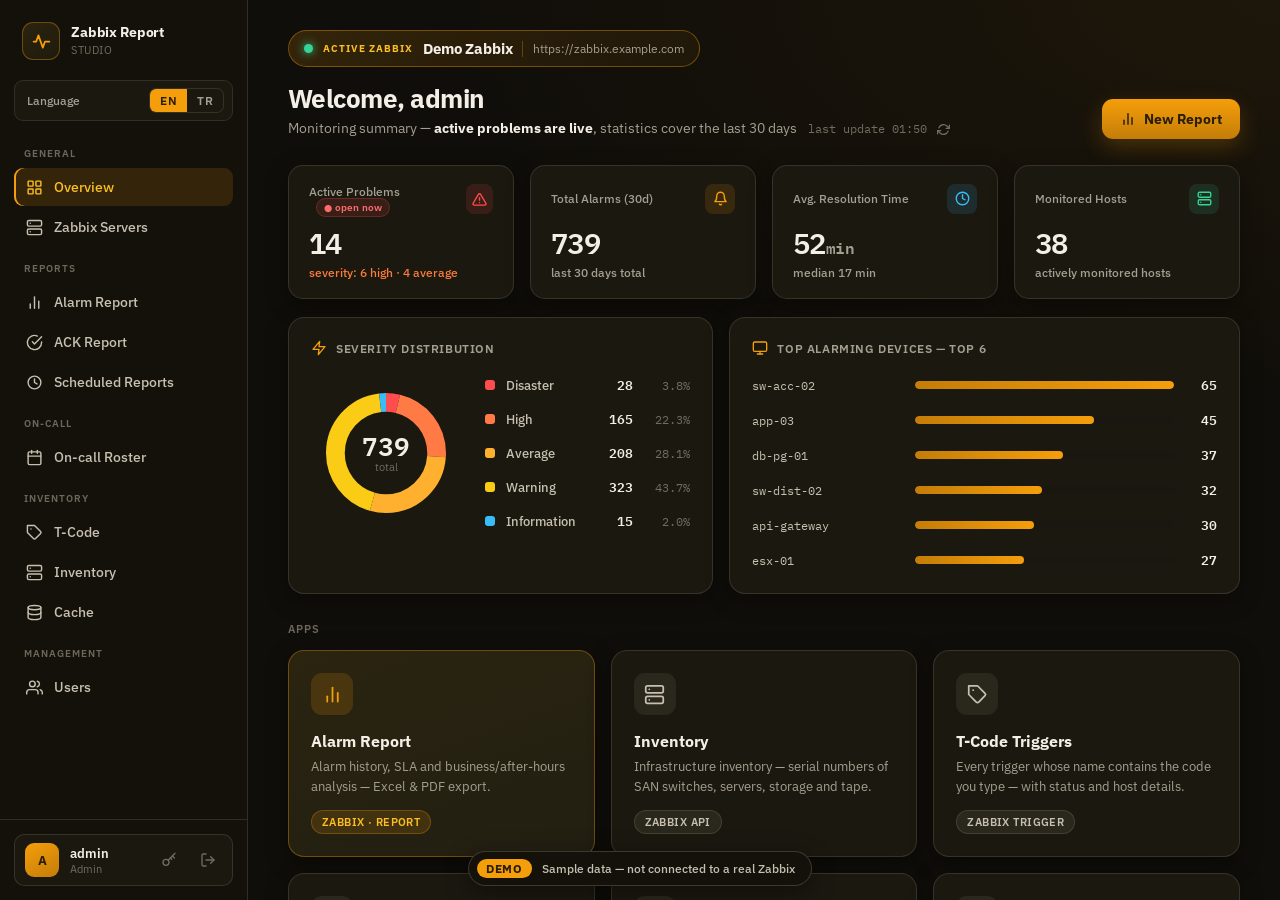
==== commit 17032dcf: "Update demo: scheduled reports, period comparison, viewer role Co-Authored-By: Claude Opus 5.5 <nore" ====
--- a/index.html
+++ b/index.html
@@ -1,8 +1,9 @@
 <!DOCTYPE html>
-<html lang="tr">
+<html lang="en">
 <head>
 <script src="demo.js"></script>
   <meta charset="UTF-8">
+  <script src="static/i18n.js"></script>
   <meta name="viewport" content="width=device-width, initial-scale=1.0">
   <title>Zabbix Report Studio</title>
   <link rel="preconnect" href="https://fonts.googleapis.com">
@@ -131,21 +132,24 @@
       <div><div class="nm">Zabbix Report</div><div class="sub">Studio</div></div>
     </div>
     <nav class="nav">
-      <div class="grp">Genel</div>
-      <a href="index.html" class="active"><svg width="17" height="17" viewBox="0 0 24 24" fill="none" stroke="currentColor" stroke-width="2" stroke-linecap="round" stroke-linejoin="round"><rect x="3" y="3" width="7" height="7" rx="1"/><rect x="14" y="3" width="7" height="7" rx="1"/><rect x="14" y="14" width="7" height="7" rx="1"/><rect x="3" y="14" width="7" height="7" rx="1"/></svg>Genel Bakış</a>
-      <a href="servers.html"><svg width="17" height="17" viewBox="0 0 24 24" fill="none" stroke="currentColor" stroke-width="2" stroke-linecap="round" stroke-linejoin="round"><rect x="2" y="2" width="20" height="8" rx="2"/><rect x="2" y="14" width="20" height="8" rx="2"/><line x1="6" y1="6" x2="6.01" y2="6"/><line x1="6" y1="18" x2="6.01" y2="18"/></svg>Zabbix Sunucuları</a>
-      <div class="grp">Raporlar</div>
-      <a href="alarm-report.html"><svg width="17" height="17" viewBox="0 0 24 24" fill="none" stroke="currentColor" stroke-width="2" stroke-linecap="round" stroke-linejoin="round"><line x1="18" y1="20" x2="18" y2="10"/><line x1="12" y1="20" x2="12" y2="4"/><line x1="6" y1="20" x2="6" y2="14"/></svg>Alarm Raporu</a>
-      <a href="ack.html"><svg width="17" height="17" viewBox="0 0 24 24" fill="none" stroke="currentColor" stroke-width="2" stroke-linecap="round" stroke-linejoin="round"><path d="M22 11.08V12a10 10 0 1 1-5.93-9.14"/><polyline points="22 4 12 14.01 9 11.01"/></svg>ACK Raporu</a>
-      <div class="grp">Nöbet</div>
-      <a href="nobet.html"><svg width="17" height="17" viewBox="0 0 24 24" fill="none" stroke="currentColor" stroke-width="2" stroke-linecap="round" stroke-linejoin="round"><rect x="3" y="4" width="18" height="18" rx="2"/><line x1="16" y1="2" x2="16" y2="6"/><line x1="8" y1="2" x2="8" y2="6"/><line x1="3" y1="10" x2="21" y2="10"/></svg>Nöbet Listesi</a>
-      <div class="grp">Envanter</div>
-      <a href="tkodu.html"><svg width="17" height="17" viewBox="0 0 24 24" fill="none" stroke="currentColor" stroke-width="2" stroke-linecap="round" stroke-linejoin="round"><path d="M20.59 13.41l-7.17 7.17a2 2 0 0 1-2.83 0L2 12V2h10l8.59 8.59a2 2 0 0 1 0 2.82z"/><line x1="7" y1="7" x2="7.01" y2="7"/></svg>T-Kodu</a>
-      <a href="envanter.html"><svg width="17" height="17" viewBox="0 0 24 24" fill="none" stroke="currentColor" stroke-width="2" stroke-linecap="round" stroke-linejoin="round"><rect x="2" y="2" width="20" height="8" rx="2"/><rect x="2" y="14" width="20" height="8" rx="2"/><line x1="6" y1="6" x2="6.01" y2="6"/><line x1="6" y1="18" x2="6.01" y2="18"/></svg>Envanter</a>
+      <div class="grp">General</div>
+      <a href="index.html" class="active"><svg width="17" height="17" viewBox="0 0 24 24" fill="none" stroke="currentColor" stroke-width="2" stroke-linecap="round" stroke-linejoin="round"><rect x="3" y="3" width="7" height="7" rx="1"/><rect x="14" y="3" width="7" height="7" rx="1"/><rect x="14" y="14" width="7" height="7" rx="1"/><rect x="3" y="14" width="7" height="7" rx="1"/></svg>Overview</a>
+      <a href="servers.html"><svg width="17" height="17" viewBox="0 0 24 24" fill="none" stroke="currentColor" stroke-width="2" stroke-linecap="round" stroke-linejoin="round"><rect x="2" y="2" width="20" height="8" rx="2"/><rect x="2" y="14" width="20" height="8" rx="2"/><line x1="6" y1="6" x2="6.01" y2="6"/><line x1="6" y1="18" x2="6.01" y2="18"/></svg>Zabbix Servers</a>
+      <div class="grp">Reports</div>
+      <a href="alarm-report.html"><svg width="17" height="17" viewBox="0 0 24 24" fill="none" stroke="currentColor" stroke-width="2" stroke-linecap="round" stroke-linejoin="round"><line x1="18" y1="20" x2="18" y2="10"/><line x1="12" y1="20" x2="12" y2="4"/><line x1="6" y1="20" x2="6" y2="14"/></svg>Alarm Report</a>
+      <a href="ack.html"><svg width="17" height="17" viewBox="0 0 24 24" fill="none" stroke="currentColor" stroke-width="2" stroke-linecap="round" stroke-linejoin="round"><path d="M22 11.08V12a10 10 0 1 1-5.93-9.14"/><polyline points="22 4 12 14.01 9 11.01"/></svg>ACK Report</a>
+      
+      <a href="schedules.html"><svg width="17" height="17" viewBox="0 0 24 24" fill="none" stroke="currentColor" stroke-width="2" stroke-linecap="round" stroke-linejoin="round"><circle cx="12" cy="12" r="9"/><polyline points="12 7 12 12 15.5 14"/></svg>Scheduled Reports</a>
+      
+      <div class="grp">On-call</div>
+      <a href="nobet.html"><svg width="17" height="17" viewBox="0 0 24 24" fill="none" stroke="currentColor" stroke-width="2" stroke-linecap="round" stroke-linejoin="round"><rect x="3" y="4" width="18" height="18" rx="2"/><line x1="16" y1="2" x2="16" y2="6"/><line x1="8" y1="2" x2="8" y2="6"/><line x1="3" y1="10" x2="21" y2="10"/></svg>On-call Roster</a>
+      <div class="grp">Inventory</div>
+      <a href="tkodu.html"><svg width="17" height="17" viewBox="0 0 24 24" fill="none" stroke="currentColor" stroke-width="2" stroke-linecap="round" stroke-linejoin="round"><path d="M20.59 13.41l-7.17 7.17a2 2 0 0 1-2.83 0L2 12V2h10l8.59 8.59a2 2 0 0 1 0 2.82z"/><line x1="7" y1="7" x2="7.01" y2="7"/></svg>T-Code</a>
+      <a href="envanter.html"><svg width="17" height="17" viewBox="0 0 24 24" fill="none" stroke="currentColor" stroke-width="2" stroke-linecap="round" stroke-linejoin="round"><rect x="2" y="2" width="20" height="8" rx="2"/><rect x="2" y="14" width="20" height="8" rx="2"/><line x1="6" y1="6" x2="6.01" y2="6"/><line x1="6" y1="18" x2="6.01" y2="18"/></svg>Inventory</a>
       <a href="cache.html"><svg width="17" height="17" viewBox="0 0 24 24" fill="none" stroke="currentColor" stroke-width="2" stroke-linecap="round" stroke-linejoin="round"><ellipse cx="12" cy="5" rx="9" ry="3"/><path d="M21 12c0 1.66-4 3-9 3s-9-1.34-9-3"/><path d="M3 5v14c0 1.66 4 3 9 3s9-1.34 9-3V5"/></svg>Cache</a>
       
-      <div class="grp">Yönetim</div>
-      <a href="users.html"><svg width="17" height="17" viewBox="0 0 24 24" fill="none" stroke="currentColor" stroke-width="2" stroke-linecap="round" stroke-linejoin="round"><path d="M17 21v-2a4 4 0 0 0-4-4H5a4 4 0 0 0-4 4v2"/><circle cx="9" cy="7" r="4"/><path d="M23 21v-2a4 4 0 0 0-3-3.87"/><path d="M16 3.13a4 4 0 0 1 0 7.75"/></svg>Kullanıcılar</a>
+      <div class="grp">Management</div>
+      <a href="users.html"><svg width="17" height="17" viewBox="0 0 24 24" fill="none" stroke="currentColor" stroke-width="2" stroke-linecap="round" stroke-linejoin="round"><path d="M17 21v-2a4 4 0 0 0-4-4H5a4 4 0 0 0-4 4v2"/><circle cx="9" cy="7" r="4"/><path d="M23 21v-2a4 4 0 0 0-3-3.87"/><path d="M16 3.13a4 4 0 0 1 0 7.75"/></svg>Users</a>
       
     </nav>
     <div class="userbar">
@@ -155,7 +159,8 @@
           <div class="uname">admin</div>
           <div class="urole">Admin</div>
         </div>
-        <a href="login.html" class="logout" title="Çıkış">
+        <a href="change-password.html" class="logout" title="Change password"><svg width="16" height="16" viewBox="0 0 24 24" fill="none" stroke="currentColor" stroke-width="2" stroke-linecap="round" stroke-linejoin="round"><circle cx="7.5" cy="15.5" r="4.5"/><path d="M10.7 12.3L21 2"/><path d="M17 6l3 3"/><path d="M14 9l2 2"/></svg></a>
+        <a href="login.html" class="logout" title="Sign out">
           <svg width="16" height="16" viewBox="0 0 24 24" fill="none" stroke="currentColor" stroke-width="2" stroke-linecap="round" stroke-linejoin="round"><path d="M9 21H5a2 2 0 0 1-2-2V5a2 2 0 0 1 2-2h4"/><polyline points="16 17 21 12 16 7"/><line x1="21" y1="12" x2="9" y2="12"/></svg>
         </a>
       </div>
@@ -168,50 +173,50 @@
       <div class="tophead">
         <div>
           
-          <div class="conn"><span class="dot"></span><span class="lbl">Aktif Zabbix</span><span class="srv">Demo Zabbix</span><span class="sep"></span><span class="url">https://zabbix.example.com</span></div>
+          <div class="conn"><span class="dot"></span><span class="lbl">Active Zabbix</span><span class="srv">Demo Zabbix</span><span class="sep"></span><span class="url">https://zabbix.example.com</span></div>
           
-          <h1>Hoş geldiniz, admin</h1>
-          <p class="lead">İzleme özeti — <b style="color:var(--text)">aktif problemler canlı</b>, istatistikler son 30 gün
+          <h1><span>Welcome,</span> admin</h1>
+          <p class="lead">Monitoring summary — <b style="color:var(--text)">active problems are live</b>, statistics cover the last 30 days
             <span id="statMeta" class="statmeta"></span>
-            <button id="statRefresh" class="statbtn" title="Yenile" type="button">
+            <button id="statRefresh" class="statbtn" title="Refresh" type="button">
               <svg width="13" height="13" viewBox="0 0 24 24" fill="none" stroke="currentColor" stroke-width="2.4" stroke-linecap="round" stroke-linejoin="round"><polyline points="23 4 23 10 17 10"/><polyline points="1 20 1 14 7 14"/><path d="M3.51 9a9 9 0 0 1 14.85-3.36L23 10M1 14l4.64 4.36A9 9 0 0 0 20.49 15"/></svg>
             </button>
           </p>
         </div>
         <a href="alarm-report.html" class="cta">
           <svg width="16" height="16" viewBox="0 0 24 24" fill="none" stroke="currentColor" stroke-width="2.2" stroke-linecap="round" stroke-linejoin="round"><line x1="18" y1="20" x2="18" y2="10"/><line x1="12" y1="20" x2="12" y2="4"/><line x1="6" y1="20" x2="6" y2="14"/></svg>
-          Yeni Rapor Oluştur
+          New Report
         </a>
       </div>
 
       <!-- KPI strip -->
       <div class="kpis">
         <div class="kpi">
-          <div class="kh"><span>Aktif Problem <em class="livebadge">● şu an açık</em></span><span class="ki" style="background:rgba(255,77,77,.13)"><svg width="15" height="15" viewBox="0 0 24 24" fill="none" stroke="#ff4d4d" stroke-width="2.2" stroke-linecap="round" stroke-linejoin="round"><path d="M10.29 3.86L1.82 18a2 2 0 0 0 1.71 3h16.94a2 2 0 0 0 1.71-3L13.71 3.86a2 2 0 0 0-3.42 0z"/><line x1="12" y1="9" x2="12" y2="13"/><line x1="12" y1="17" x2="12.01" y2="17"/></svg></span></div>
+          <div class="kh"><span>Active Problems <em class="livebadge">● open now</em></span><span class="ki" style="background:rgba(255,77,77,.13)"><svg width="15" height="15" viewBox="0 0 24 24" fill="none" stroke="#ff4d4d" stroke-width="2.2" stroke-linecap="round" stroke-linejoin="round"><path d="M10.29 3.86L1.82 18a2 2 0 0 0 1.71 3h16.94a2 2 0 0 0 1.71-3L13.71 3.86a2 2 0 0 0-3.42 0z"/><line x1="12" y1="9" x2="12" y2="13"/><line x1="12" y1="17" x2="12.01" y2="17"/></svg></span></div>
           <div class="kv" id="kpiActive">—</div>
-          <div class="ks" id="kpiActiveSub" style="color:#fb7a3c">yükleniyor…</div>
+          <div class="ks" id="kpiActiveSub" style="color:#fb7a3c">loading…</div>
         </div>
         <div class="kpi">
-          <div class="kh"><span>Toplam Alarm (30g)</span><span class="ki" style="background:rgba(245,158,11,.13)"><svg width="15" height="15" viewBox="0 0 24 24" fill="none" stroke="#f59e0b" stroke-width="2.2" stroke-linecap="round" stroke-linejoin="round"><path d="M18 8A6 6 0 0 0 6 8c0 7-3 9-3 9h18s-3-2-3-9"/><path d="M13.73 21a2 2 0 0 1-3.46 0"/></svg></span></div>
+          <div class="kh"><span>Total Alarms (30d)</span><span class="ki" style="background:rgba(245,158,11,.13)"><svg width="15" height="15" viewBox="0 0 24 24" fill="none" stroke="#f59e0b" stroke-width="2.2" stroke-linecap="round" stroke-linejoin="round"><path d="M18 8A6 6 0 0 0 6 8c0 7-3 9-3 9h18s-3-2-3-9"/><path d="M13.73 21a2 2 0 0 1-3.46 0"/></svg></span></div>
           <div class="kv" id="kpiTotal">—</div>
-          <div class="ks" id="kpiTotalSub">son 30 gün toplamı</div>
+          <div class="ks" id="kpiTotalSub">last 30 days total</div>
         </div>
         <div class="kpi">
-          <div class="kh"><span>Ort. Çözüm Süresi</span><span class="ki" style="background:rgba(56,189,248,.13)"><svg width="15" height="15" viewBox="0 0 24 24" fill="none" stroke="#38bdf8" stroke-width="2.2" stroke-linecap="round" stroke-linejoin="round"><circle cx="12" cy="12" r="10"/><polyline points="12 6 12 12 16 14"/></svg></span></div>
-          <div class="kv"><span id="kpiResolve">—</span><span style="font-size:16px;color:var(--text-dim)">dk</span></div>
-          <div class="ks" id="kpiResolveSub">medyan —</div>
+          <div class="kh"><span>Avg. Resolution Time</span><span class="ki" style="background:rgba(56,189,248,.13)"><svg width="15" height="15" viewBox="0 0 24 24" fill="none" stroke="#38bdf8" stroke-width="2.2" stroke-linecap="round" stroke-linejoin="round"><circle cx="12" cy="12" r="10"/><polyline points="12 6 12 12 16 14"/></svg></span></div>
+          <div class="kv"><span id="kpiResolve">—</span><span style="font-size:16px;color:var(--text-dim)">min</span></div>
+          <div class="ks" id="kpiResolveSub">median —</div>
         </div>
         <div class="kpi">
-          <div class="kh"><span>İzlenen Host</span><span class="ki" style="background:rgba(52,211,153,.13)"><svg width="15" height="15" viewBox="0 0 24 24" fill="none" stroke="#34d399" stroke-width="2.2" stroke-linecap="round" stroke-linejoin="round"><rect x="2" y="2" width="20" height="8" rx="2"/><rect x="2" y="14" width="20" height="8" rx="2"/><line x1="6" y1="6" x2="6.01" y2="6"/><line x1="6" y1="18" x2="6.01" y2="18"/></svg></span></div>
+          <div class="kh"><span>Monitored Hosts</span><span class="ki" style="background:rgba(52,211,153,.13)"><svg width="15" height="15" viewBox="0 0 24 24" fill="none" stroke="#34d399" stroke-width="2.2" stroke-linecap="round" stroke-linejoin="round"><rect x="2" y="2" width="20" height="8" rx="2"/><rect x="2" y="14" width="20" height="8" rx="2"/><line x1="6" y1="6" x2="6.01" y2="6"/><line x1="6" y1="18" x2="6.01" y2="18"/></svg></span></div>
           <div class="kv" id="kpiHosts">—</div>
-          <div class="ks" id="kpiHostsSub">aktif izlenen host</div>
+          <div class="ks" id="kpiHostsSub">actively monitored hosts</div>
         </div>
       </div>
 
       <!-- charts -->
       <div class="charts">
         <div class="card">
-          <div class="ct"><svg width="16" height="16" viewBox="0 0 24 24" fill="none" stroke="#f59e0b" stroke-width="2" stroke-linecap="round" stroke-linejoin="round"><polygon points="13 2 3 14 12 14 11 22 21 10 12 10 13 2"/></svg>Seviye Dağılımı</div>
+          <div class="ct"><svg width="16" height="16" viewBox="0 0 24 24" fill="none" stroke="#f59e0b" stroke-width="2" stroke-linecap="round" stroke-linejoin="round"><polygon points="13 2 3 14 12 14 11 22 21 10 12 10 13 2"/></svg>Severity Distribution</div>
           <div style="display:flex;align-items:center;gap:24px">
             <div style="position:relative;width:150px;height:150px;flex-shrink:0">
               <svg id="sevDonut" width="150" height="150" viewBox="0 0 160 160" style="transform:rotate(-90deg)">
@@ -219,67 +224,67 @@
               </svg>
               <div style="position:absolute;inset:0;display:flex;flex-direction:column;align-items:center;justify-content:center">
                 <div id="sevTotal" style="font-family:'IBM Plex Mono',monospace;font-size:26px;font-weight:600;line-height:1">—</div>
-                <div style="font-size:11px;color:var(--text-mute);margin-top:2px">toplam</div>
+                <div style="font-size:11px;color:var(--text-mute);margin-top:2px">total</div>
               </div>
             </div>
             <div class="legend" id="sevLegend" style="flex:1">
-              <div class="lrow"><span class="ln" style="color:var(--text-mute)">yükleniyor…</span></div>
+              <div class="lrow"><span class="ln" style="color:var(--text-mute)">loading…</span></div>
             </div>
           </div>
         </div>
 
         <div class="card">
-          <div class="ct"><svg width="16" height="16" viewBox="0 0 24 24" fill="none" stroke="#f59e0b" stroke-width="2" stroke-linecap="round" stroke-linejoin="round"><rect x="2" y="3" width="20" height="14" rx="2"/><line x1="8" y1="21" x2="16" y2="21"/><line x1="12" y1="17" x2="12" y2="21"/></svg>En Çok Alarm Gelen Cihazlar — TOP 6</div>
+          <div class="ct"><svg width="16" height="16" viewBox="0 0 24 24" fill="none" stroke="#f59e0b" stroke-width="2" stroke-linecap="round" stroke-linejoin="round"><rect x="2" y="3" width="20" height="14" rx="2"/><line x1="8" y1="21" x2="16" y2="21"/><line x1="12" y1="17" x2="12" y2="21"/></svg>Top Alarming Devices — TOP 6</div>
           <div id="topHosts">
-            <div class="hostrow"><span class="hn" style="color:var(--text-mute)">yükleniyor…</span></div>
+            <div class="hostrow"><span class="hn" style="color:var(--text-mute)">loading…</span></div>
           </div>
         </div>
       </div>
 
-      <div class="seclabel">Uygulamalar</div>
+      <div class="seclabel">Apps</div>
       <div class="grid">
 
         <a href="alarm-report.html" class="app primary">
           <div class="ico"><svg width="21" height="21" viewBox="0 0 24 24" fill="none" stroke="#f59e0b" stroke-width="2" stroke-linecap="round" stroke-linejoin="round"><line x1="18" y1="20" x2="18" y2="10"/><line x1="12" y1="20" x2="12" y2="4"/><line x1="6" y1="20" x2="6" y2="14"/></svg></div>
-          <div class="t">Alarm Raporu</div>
-          <p class="d">Alarm geçmişi, SLA ve mesai içi/dışı analizi — Excel & PDF dışa aktarım.</p>
-          <span class="tag">ZABBIX · RAPOR</span>
+          <div class="t">Alarm Report</div>
+          <p class="d">Alarm history, SLA and business/after-hours analysis — Excel & PDF export.</p>
+          <span class="tag">ZABBIX · REPORT</span>
         </a>
 
         <a href="envanter.html" class="app">
           <div class="ico"><svg width="21" height="21" viewBox="0 0 24 24" fill="none" stroke="#c7c0b0" stroke-width="2" stroke-linecap="round" stroke-linejoin="round"><rect x="2" y="2" width="20" height="8" rx="2"/><rect x="2" y="14" width="20" height="8" rx="2"/><line x1="6" y1="6" x2="6.01" y2="6"/><line x1="6" y1="18" x2="6.01" y2="18"/></svg></div>
-          <div class="t">Envanter</div>
-          <p class="d">Altyapı envanteri — SAN SW, sunucu, storage ve tape serial number bilgileri.</p>
+          <div class="t">Inventory</div>
+          <p class="d">Infrastructure inventory — serial numbers of SAN switches, servers, storage and tape.</p>
           <span class="tag">ZABBIX API</span>
         </a>
 
         <a href="tkodu.html" class="app">
           <div class="ico"><svg width="21" height="21" viewBox="0 0 24 24" fill="none" stroke="#c7c0b0" stroke-width="2" stroke-linecap="round" stroke-linejoin="round"><path d="M20.59 13.41l-7.17 7.17a2 2 0 0 1-2.83 0L2 12V2h10l8.59 8.59a2 2 0 0 1 0 2.82z"/><line x1="7" y1="7" x2="7.01" y2="7"/></svg></div>
-          <div class="t">T-Kodu Triggerları</div>
-          <p class="d">Adında T-Kodu geçen tüm triggerlar — durum ve host bilgileriyle birlikte.</p>
+          <div class="t">T-Code Triggers</div>
+          <p class="d">Every trigger whose name contains the code you type — with status and host details.</p>
           <span class="tag">ZABBIX TRIGGER</span>
         </a>
 
         <a href="cache.html" class="app">
           <div class="ico"><svg width="21" height="21" viewBox="0 0 24 24" fill="none" stroke="#c7c0b0" stroke-width="2" stroke-linecap="round" stroke-linejoin="round"><ellipse cx="12" cy="5" rx="9" ry="3"/><path d="M21 12c0 1.66-4 3-9 3s-9-1.34-9-3"/><path d="M3 5v14c0 1.66 4 3 9 3s9-1.34 9-3V5"/></svg></div>
-          <div class="t">Cache Görüntüleyici</div>
-          <p class="d">Önbelleklenmiş alarm verilerini tarih aralığı ve host adına göre görüntüle.</p>
+          <div class="t">Cache Viewer</div>
+          <p class="d">Browse cached alarm data by date range and host name.</p>
           <span class="tag">SQLITE · CACHE</span>
         </a>
 
         <a href="ack.html" class="app">
           <div class="ico"><svg width="21" height="21" viewBox="0 0 24 24" fill="none" stroke="#c7c0b0" stroke-width="2" stroke-linecap="round" stroke-linejoin="round"><path d="M22 11.08V12a10 10 0 1 1-5.93-9.14"/><polyline points="22 4 12 14.01 9 11.01"/></svg></div>
-          <div class="t">ACK Raporu</div>
-          <p class="d">Alarm onayları — kim girmiş, ne zaman, kaç dakika sonra. Onaysız alarmlar.</p>
+          <div class="t">ACK Report</div>
+          <p class="d">Alarm acknowledgements — who, when, and how many minutes later. Unacknowledged alarms.</p>
           <span class="tag">ZABBIX ACK</span>
         </a>
 
         
         <a href="users.html" class="app">
           <div class="ico"><svg width="21" height="21" viewBox="0 0 24 24" fill="none" stroke="#c7c0b0" stroke-width="2" stroke-linecap="round" stroke-linejoin="round"><path d="M17 21v-2a4 4 0 0 0-4-4H5a4 4 0 0 0-4 4v2"/><circle cx="9" cy="7" r="4"/><path d="M23 21v-2a4 4 0 0 0-3-3.87"/></svg></div>
-          <div class="t">Kullanıcılar</div>
-          <p class="d">Portal kullanıcılarını, rollerini ve erişim yetkilerini yönet.</p>
-          <span class="tag">YÖNETİM</span>
+          <div class="t">Users</div>
+          <p class="d">Manage portal users, their roles and access rights.</p>
+          <span class="tag">MANAGEMENT</span>
         </a>
         
 
@@ -309,16 +314,16 @@
   const $ = id => document.getElementById(id);
   const SVGNS = 'http://www.w3.org/2000/svg';
 
-  function fmtNum(n){ return (n||0).toLocaleString('tr-TR'); }
-  function fmtPct(x){ return '%' + x.toFixed(1).replace('.', ','); }
+  function fmtNum(n){ return (n||0).toLocaleString(I18N.locale); }
+  function fmtPct(x){ return I18N.lang === 'tr' ? '%' + x.toFixed(1).replace('.', ',') : x.toFixed(1) + '%'; }
 
   function fmtDur(sec){
     sec = Math.max(0, Math.round(sec||0));
-    if (sec < 60) return sec + ' sn';
+    if (sec < 60) return t('{0} sec', sec);
     const m = Math.round(sec/60);
-    if (m < 60) return m + ' dk';
+    if (m < 60) return t('{0} min', m);
     const h = Math.floor(m/60), rm = m % 60;
-    return rm ? (h + ' sa ' + rm + ' dk') : (h + ' sa');
+    return rm ? t('{0} h {1} min', h, rm) : t('{0} h', h);
   }
 
   function renderSeverity(dist, total){
@@ -347,7 +352,7 @@
     const leg = $('sevLegend');
     const rows = SEV_ORDER.filter(k => (dist[k]||0) > 0);
     if (!rows.length){
-      leg.innerHTML = '<div class="lrow"><span class="ln" style="color:var(--text-mute)">veri yok</span></div>';
+      leg.innerHTML = '<div class="lrow"><span class="ln" style="color:var(--text-mute)">no data</span></div>';
       return;
     }
     leg.innerHTML = rows.map(k => {
@@ -365,7 +370,7 @@
   function renderTopHosts(hosts){
     const box = $('topHosts');
     if (!hosts || !hosts.length){
-      box.innerHTML = '<div class="hostrow"><span class="hn" style="color:var(--text-mute)">alarm gelen cihaz yok</span></div>';
+      box.innerHTML = '<div class="hostrow"><span class="hn" style="color:var(--text-mute)">no alarming devices</span></div>';
       return;
     }
     const max = hosts[0].count || 1;
@@ -383,7 +388,7 @@
     if ((bySev['5']||0) > 0) parts.push(bySev['5']+' disaster');
     if ((bySev['4']||0) > 0) parts.push(bySev['4']+' high');
     if ((bySev['3']||0) > 0) parts.push(bySev['3']+' average');
-    return parts.length ? parts.join(' · ') + ' seviyesinde' : 'seviye kırılımı yok';
+    return parts.length ? t('severity: {0}', parts.join(' · ')) : 'no severity breakdown';
   }
 
   function render(d){
@@ -391,7 +396,7 @@
     $('kpiActiveSub').textContent = sevSummary(d.activeBySeverity || {});
     $('kpiTotal').textContent  = fmtNum(d.total30);
     $('kpiResolve').textContent = String(Math.max(0, Math.round((d.avgResolveSec||0)/60)));
-    $('kpiResolveSub').textContent = (d.resolvedSampleCount ? 'medyan ' + fmtDur(d.medianResolveSec) : 'çözülen alarm yok');
+    $('kpiResolveSub').textContent = (d.resolvedSampleCount ? t('median {0}', fmtDur(d.medianResolveSec)) : 'no resolved alarms');
     $('kpiHosts').textContent  = fmtNum(d.monitoredHosts);
     renderSeverity(d.severityDist || {}, d.total30 || 0);
     renderTopHosts(d.topHosts || []);
@@ -423,26 +428,26 @@
   let busy = false;
   async function load(force){
     if (busy) return;
-    if (!HAS_SERVER){ showEmpty('sunucu seçili değil'); setMeta(''); return; }
+    if (!HAS_SERVER){ showEmpty('no server selected'); setMeta(''); return; }
     busy = true;
     const btn = $('statRefresh'); if (btn) btn.classList.add('spin');
     try {
       const res = await fetch('/api/dashboard/stats' + (force ? '?force=1' : ''), {headers:{'Accept':'application/json'}});
       const j = await res.json();
       if (!j.success){
-        if (j.needServer) showEmpty('sunucu seçili değil');
-        else setMeta('hata: ' + (j.error || 'bilinmeyen'));
+        if (j.needServer) showEmpty('no server selected');
+        else setMeta(t('error: {0}', I18N.msg(j.error || 'unknown')));
         return;
       }
       render(j.data);
       saveStore(j.data);
-      const t = new Date().toLocaleTimeString('tr-TR', {hour:'2-digit', minute:'2-digit'});
-      let m = 'son güncelleme ' + t;
-      if (j.fromCache) m += ' · önbellek';
-      if (j.stale) m += ' · (bayat — Zabbix\'e ulaşılamadı)';
+      const at = new Date().toLocaleTimeString(I18N.locale, {hour:'2-digit', minute:'2-digit'});
+      let m = t('last update {0}', at);
+      if (j.fromCache) m += t(' · cached');
+      if (j.stale) m += t(' · (stale — Zabbix unreachable)');
       setMeta(m);
     } catch(e){
-      setMeta('bağlantı hatası');
+      setMeta('connection error');
     } finally {
       busy = false;
       if (btn) btn.classList.remove('spin');
@@ -458,8 +463,8 @@
     const cached = loadStore();
     if (cached && cached.data){
       render(cached.data);
-      const t = new Date(cached.ts).toLocaleTimeString('tr-TR', {hour:'2-digit', minute:'2-digit'});
-      setMeta('önceki veri (' + t + ') · güncelleniyor…');
+      const at = new Date(cached.ts).toLocaleTimeString(I18N.locale, {hour:'2-digit', minute:'2-digit'});
+      setMeta(t('previous data ({0}) · refreshing…', at));
     }
   }
 
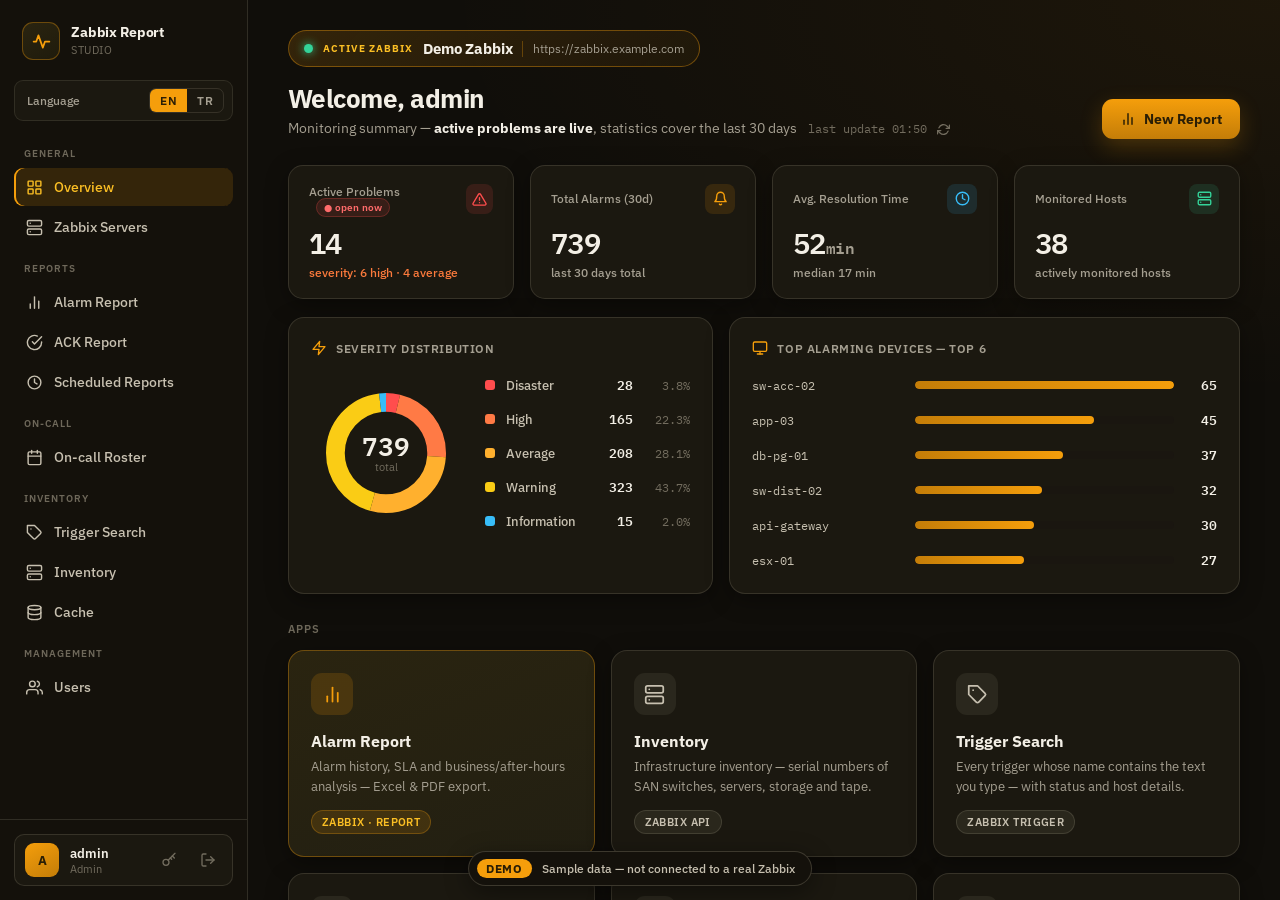
==== commit d1c1eb29: "Update demo: Trigger Search page Co-Authored-By: Claude Opus 5.5 <noreply@anthropic.com>" ====
--- a/index.html
+++ b/index.html
@@ -144,7 +144,7 @@
       <div class="grp">On-call</div>
       <a href="nobet.html"><svg width="17" height="17" viewBox="0 0 24 24" fill="none" stroke="currentColor" stroke-width="2" stroke-linecap="round" stroke-linejoin="round"><rect x="3" y="4" width="18" height="18" rx="2"/><line x1="16" y1="2" x2="16" y2="6"/><line x1="8" y1="2" x2="8" y2="6"/><line x1="3" y1="10" x2="21" y2="10"/></svg>On-call Roster</a>
       <div class="grp">Inventory</div>
-      <a href="tkodu.html"><svg width="17" height="17" viewBox="0 0 24 24" fill="none" stroke="currentColor" stroke-width="2" stroke-linecap="round" stroke-linejoin="round"><path d="M20.59 13.41l-7.17 7.17a2 2 0 0 1-2.83 0L2 12V2h10l8.59 8.59a2 2 0 0 1 0 2.82z"/><line x1="7" y1="7" x2="7.01" y2="7"/></svg>T-Code</a>
+      <a href="tkodu.html"><svg width="17" height="17" viewBox="0 0 24 24" fill="none" stroke="currentColor" stroke-width="2" stroke-linecap="round" stroke-linejoin="round"><path d="M20.59 13.41l-7.17 7.17a2 2 0 0 1-2.83 0L2 12V2h10l8.59 8.59a2 2 0 0 1 0 2.82z"/><line x1="7" y1="7" x2="7.01" y2="7"/></svg>Trigger Search</a>
       <a href="envanter.html"><svg width="17" height="17" viewBox="0 0 24 24" fill="none" stroke="currentColor" stroke-width="2" stroke-linecap="round" stroke-linejoin="round"><rect x="2" y="2" width="20" height="8" rx="2"/><rect x="2" y="14" width="20" height="8" rx="2"/><line x1="6" y1="6" x2="6.01" y2="6"/><line x1="6" y1="18" x2="6.01" y2="18"/></svg>Inventory</a>
       <a href="cache.html"><svg width="17" height="17" viewBox="0 0 24 24" fill="none" stroke="currentColor" stroke-width="2" stroke-linecap="round" stroke-linejoin="round"><ellipse cx="12" cy="5" rx="9" ry="3"/><path d="M21 12c0 1.66-4 3-9 3s-9-1.34-9-3"/><path d="M3 5v14c0 1.66 4 3 9 3s9-1.34 9-3V5"/></svg>Cache</a>
       
@@ -260,8 +260,8 @@
 
         <a href="tkodu.html" class="app">
           <div class="ico"><svg width="21" height="21" viewBox="0 0 24 24" fill="none" stroke="#c7c0b0" stroke-width="2" stroke-linecap="round" stroke-linejoin="round"><path d="M20.59 13.41l-7.17 7.17a2 2 0 0 1-2.83 0L2 12V2h10l8.59 8.59a2 2 0 0 1 0 2.82z"/><line x1="7" y1="7" x2="7.01" y2="7"/></svg></div>
-          <div class="t">T-Code Triggers</div>
-          <p class="d">Every trigger whose name contains the code you type — with status and host details.</p>
+          <div class="t">Trigger Search</div>
+          <p class="d">Every trigger whose name contains the text you type — with status and host details.</p>
           <span class="tag">ZABBIX TRIGGER</span>
         </a>
 
